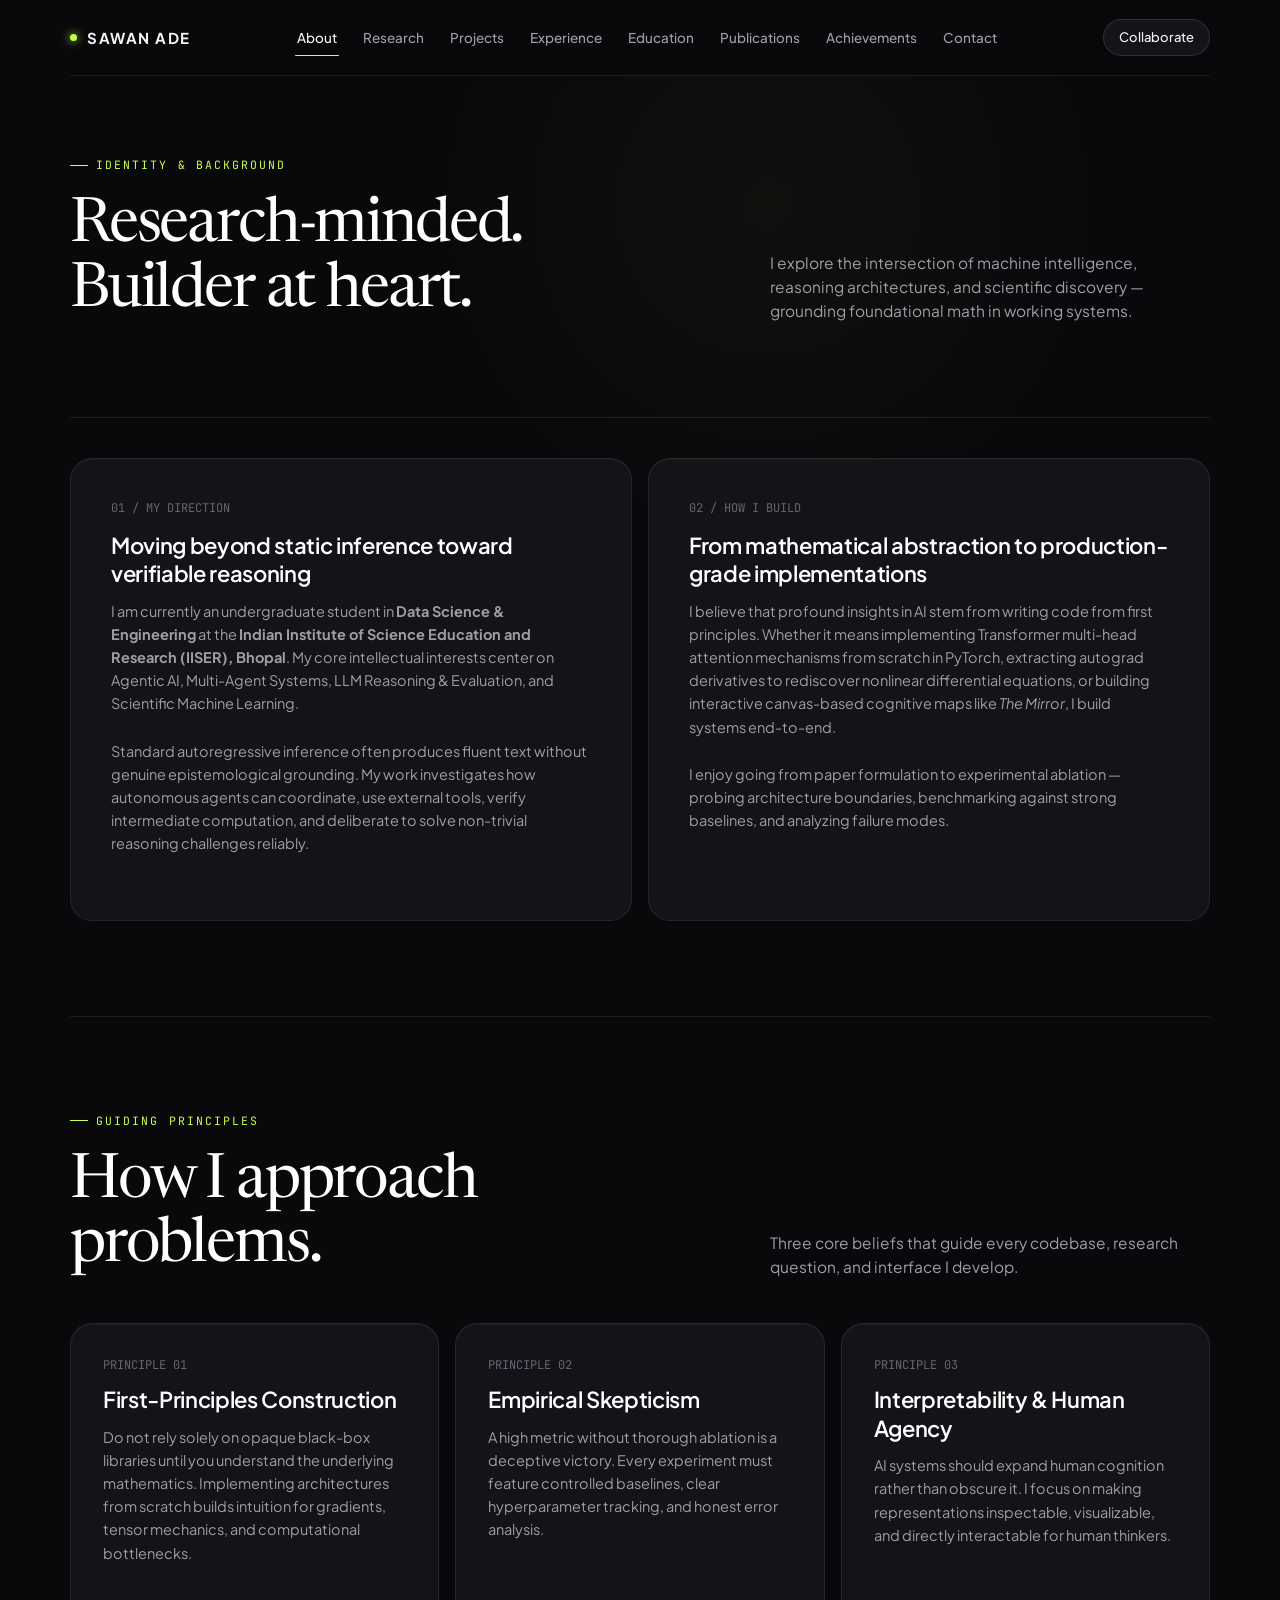
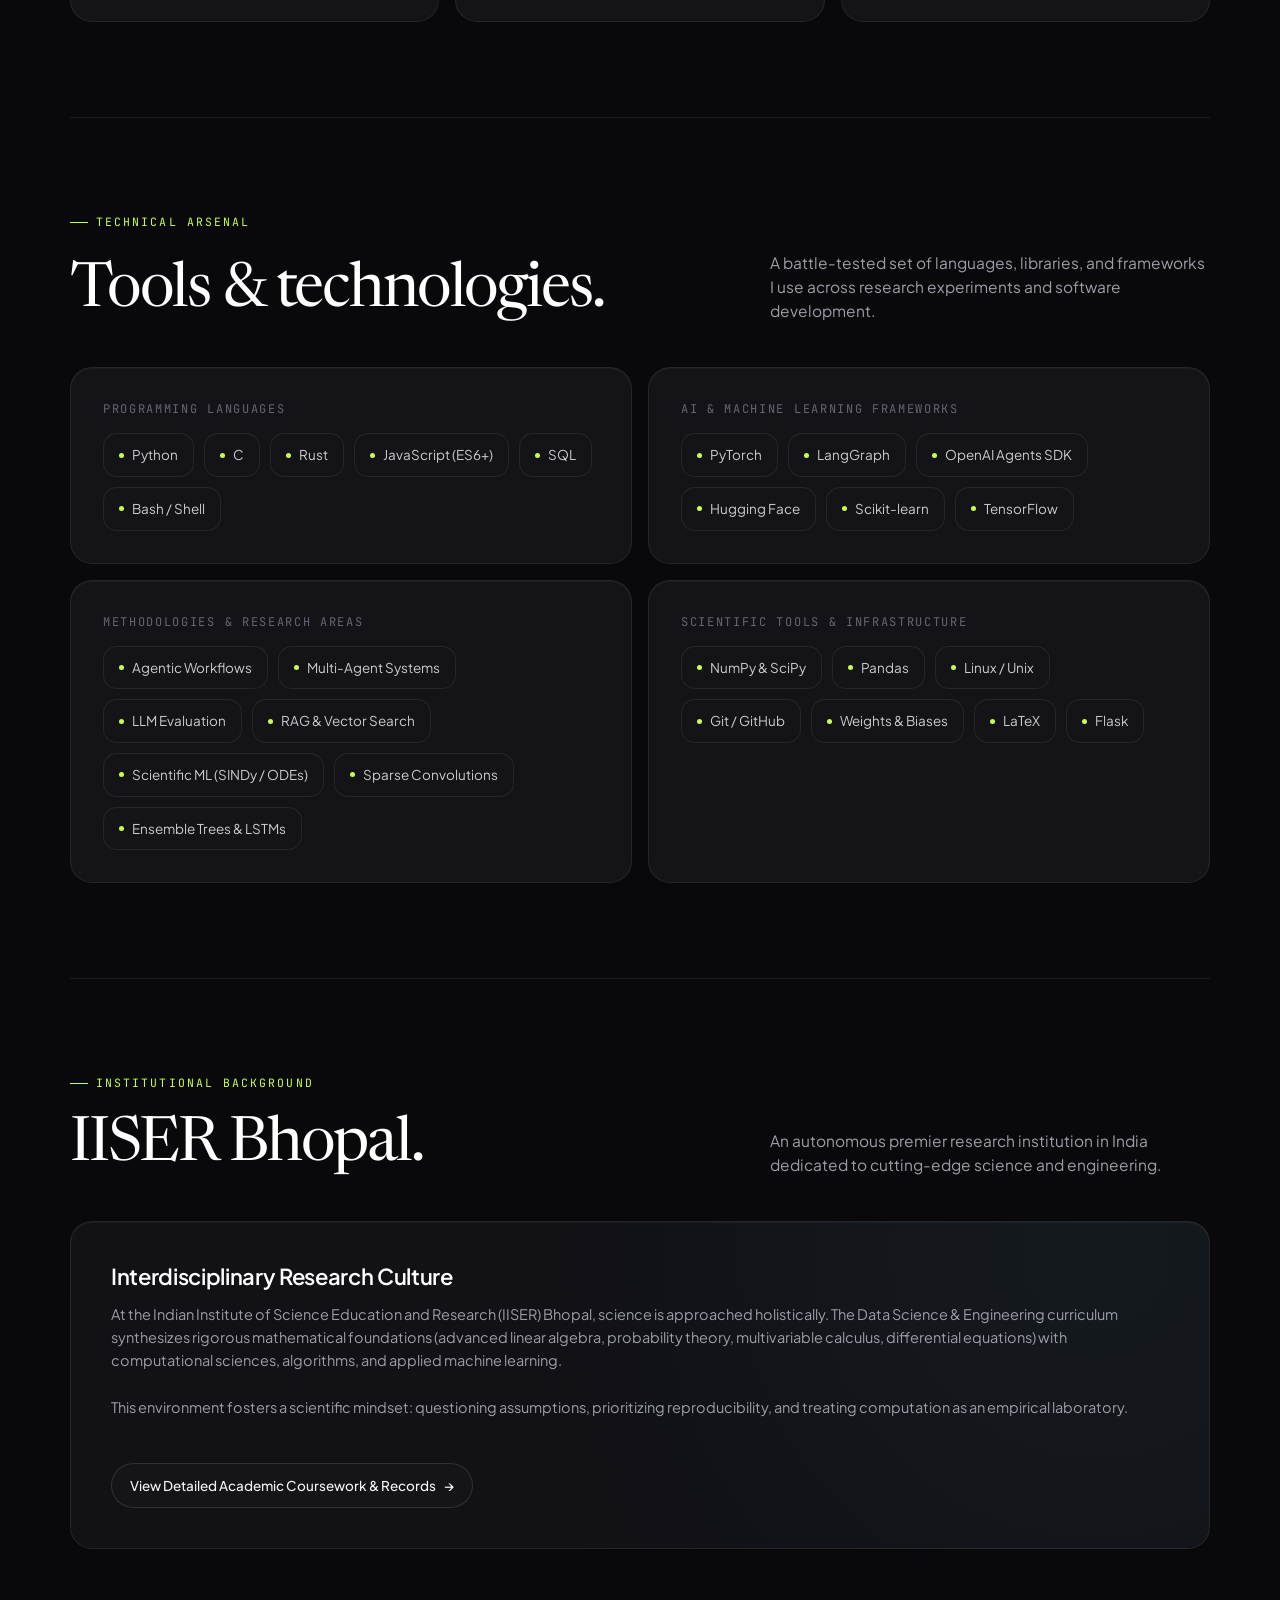
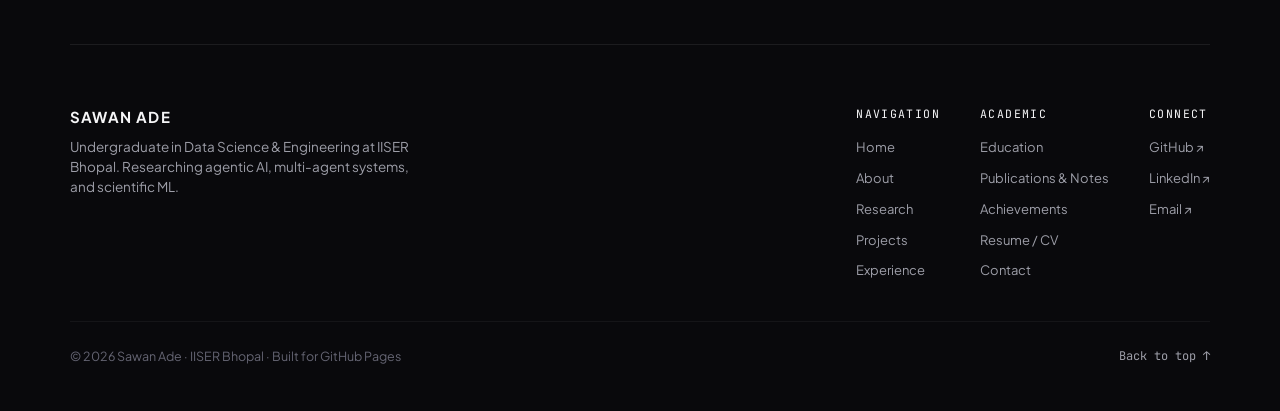
==== about.html @ 93bd27a4 "feat: complete production release of personal portfolio website" ====
<!DOCTYPE html>
<html lang="en">
<head>
  <meta charset="utf-8">
  <meta name="viewport" content="width=device-width, initial-scale=1">
  <title>About — Sawan Ade | AI/ML Researcher & Builder</title>
  <meta name="description" content="About Sawan Ade — Background, research philosophy, engineering principles, and technical stack at IISER Bhopal.">
  <link rel="icon" type="image/svg+xml" href="favicon.svg">
  
  <link rel="preconnect" href="https://fonts.googleapis.com">
  <link rel="preconnect" href="https://fonts.gstatic.com" crossorigin>
  <link href="https://fonts.googleapis.com/css2?family=Newsreader:ital,opsz,wght@0,6..72,400;0,6..72,500;0,6..72,600;1,6..72,400&family=Plus+Jakarta+Sans:wght@300;400;500;600;700&family=JetBrains+Mono:wght@400;500&display=swap" rel="stylesheet">
  <link rel="stylesheet" href="style.css">
</head>
<body>

  <div class="shell">
    <!-- Navigation -->
    <nav>
      <a class="brand" href="index.html">
        <span class="brand-dot"></span>
        SAWAN ADE
      </a>
      <div class="links">
        <a href="about.html">About</a>
        <a href="research.html">Research</a>
        <a href="projects.html">Projects</a>
        <a href="experience.html">Experience</a>
        <a href="education.html">Education</a>
        <a href="publications.html">Publications</a>
        <a href="achievements.html">Achievements</a>
        <a href="contact.html">Contact</a>
      </div>
      <div class="nav-right">
        <a class="btn nav-btn" href="contact.html">Collaborate</a>
        <button class="menu-btn" aria-label="Toggle navigation menu" id="menuToggle">☰</button>
      </div>
    </nav>

    <!-- Mobile Drawer -->
    <div class="mobile-drawer" id="mobileDrawer">
      <div class="drawer-header">
        <span class="brand"><span class="brand-dot"></span> SAWAN ADE</span>
        <button class="drawer-close" id="drawerClose" aria-label="Close menu">✕</button>
      </div>
      <div class="drawer-links">
        <a href="index.html"><span class="drawer-num">01</span> Home</a>
        <a href="about.html"><span class="drawer-num">02</span> About</a>
        <a href="research.html"><span class="drawer-num">03</span> Research</a>
        <a href="projects.html"><span class="drawer-num">04</span> Projects</a>
        <a href="experience.html"><span class="drawer-num">05</span> Experience</a>
        <a href="education.html"><span class="drawer-num">06</span> Education</a>
        <a href="publications.html"><span class="drawer-num">07</span> Publications & Notes</a>
        <a href="achievements.html"><span class="drawer-num">08</span> Achievements</a>
        <a href="contact.html"><span class="drawer-num">09</span> Contact</a>
      </div>
      <div class="drawer-footer">
        <a href="resume.html" class="btn main full-width">View Resume / CV</a>
      </div>
    </div>
    <div class="drawer-backdrop" id="drawerBackdrop"></div>

    <!-- Page Header -->
    <section class="page-head">
      <div class="label">Identity & Background</div>
      <div class="section-head">
        <div>
          <h2>Research-minded.<br><span class="italic-word">Builder</span> at heart.</h2>
        </div>
        <p>
          I explore the intersection of machine intelligence, reasoning architectures, and scientific discovery — grounding foundational math in working systems.
        </p>
      </div>
    </section>

    <!-- Narrative Section -->
    <section style="padding-top: 40px;">
      <div class="grid">
        <div class="card" style="padding: 40px;">
          <div class="card-number" style="margin-bottom:12px;">01 / MY DIRECTION</div>
          <h3>Moving beyond static inference toward verifiable reasoning</h3>
          <p>
            I am currently an undergraduate student in <strong>Data Science & Engineering</strong> at the <strong>Indian Institute of Science Education and Research (IISER), Bhopal</strong>. My core intellectual interests center on Agentic AI, Multi-Agent Systems, LLM Reasoning & Evaluation, and Scientific Machine Learning.
          </p>
          <p>
            Standard autoregressive inference often produces fluent text without genuine epistemological grounding. My work investigates how autonomous agents can coordinate, use external tools, verify intermediate computation, and deliberate to solve non-trivial reasoning challenges reliably.
          </p>
        </div>

        <div class="card" style="padding: 40px;">
          <div class="card-number" style="margin-bottom:12px;">02 / HOW I BUILD</div>
          <h3>From mathematical abstraction to production-grade implementations</h3>
          <p>
            I believe that profound insights in AI stem from writing code from first principles. Whether it means implementing Transformer multi-head attention mechanisms from scratch in PyTorch, extracting autograd derivatives to rediscover nonlinear differential equations, or building interactive canvas-based cognitive maps like <em>The Mirror</em>, I build systems end-to-end.
          </p>
          <p>
            I enjoy going from paper formulation to experimental ablation — probing architecture boundaries, benchmarking against strong baselines, and analyzing failure modes.
          </p>
        </div>
      </div>
    </section>

    <!-- Core Engineering & Research Principles -->
    <section>
      <div class="label">Guiding Principles</div>
      <div class="section-head">
        <div>
          <h2>How I approach problems.</h2>
        </div>
        <p>
          Three core beliefs that guide every codebase, research question, and interface I develop.
        </p>
      </div>

      <div class="grid-3">
        <div class="card">
          <div class="card-number">PRINCIPLE 01</div>
          <h3 style="margin-top:10px;">First-Principles Construction</h3>
          <p>
            Do not rely solely on opaque black-box libraries until you understand the underlying mathematics. Implementing architectures from scratch builds intuition for gradients, tensor mechanics, and computational bottlenecks.
          </p>
        </div>

        <div class="card">
          <div class="card-number">PRINCIPLE 02</div>
          <h3 style="margin-top:10px;">Empirical Skepticism</h3>
          <p>
            A high metric without thorough ablation is a deceptive victory. Every experiment must feature controlled baselines, clear hyperparameter tracking, and honest error analysis.
          </p>
        </div>

        <div class="card">
          <div class="card-number">PRINCIPLE 03</div>
          <h3 style="margin-top:10px;">Interpretability & Human Agency</h3>
          <p>
            AI systems should expand human cognition rather than obscure it. I focus on making representations inspectable, visualizable, and directly interactable for human thinkers.
          </p>
        </div>
      </div>
    </section>

    <!-- Technical Stack & Toolkit -->
    <section>
      <div class="label">Technical Arsenal</div>
      <div class="section-head">
        <div>
          <h2>Tools & technologies.</h2>
        </div>
        <p>
          A battle-tested set of languages, libraries, and frameworks I use across research experiments and software development.
        </p>
      </div>

      <div class="grid">
        <!-- Languages & Core -->
        <div class="card">
          <div class="skills-category-title">Programming Languages</div>
          <div class="skills">
            <span class="skill"><span class="skill-indicator"></span>Python</span>
            <span class="skill"><span class="skill-indicator"></span>C</span>
            <span class="skill"><span class="skill-indicator"></span>Rust</span>
            <span class="skill"><span class="skill-indicator"></span>JavaScript (ES6+)</span>
            <span class="skill"><span class="skill-indicator"></span>SQL</span>
            <span class="skill"><span class="skill-indicator"></span>Bash / Shell</span>
          </div>
        </div>

        <!-- AI & ML Frameworks -->
        <div class="card">
          <div class="skills-category-title">AI & Machine Learning Frameworks</div>
          <div class="skills">
            <span class="skill"><span class="skill-indicator"></span>PyTorch</span>
            <span class="skill"><span class="skill-indicator"></span>LangGraph</span>
            <span class="skill"><span class="skill-indicator"></span>OpenAI Agents SDK</span>
            <span class="skill"><span class="skill-indicator"></span>Hugging Face</span>
            <span class="skill"><span class="skill-indicator"></span>Scikit-learn</span>
            <span class="skill"><span class="skill-indicator"></span>TensorFlow</span>
          </div>
        </div>

        <!-- Methodologies & Domains -->
        <div class="card">
          <div class="skills-category-title">Methodologies & Research Areas</div>
          <div class="skills">
            <span class="skill"><span class="skill-indicator"></span>Agentic Workflows</span>
            <span class="skill"><span class="skill-indicator"></span>Multi-Agent Systems</span>
            <span class="skill"><span class="skill-indicator"></span>LLM Evaluation</span>
            <span class="skill"><span class="skill-indicator"></span>RAG & Vector Search</span>
            <span class="skill"><span class="skill-indicator"></span>Scientific ML (SINDy / ODEs)</span>
            <span class="skill"><span class="skill-indicator"></span>Sparse Convolutions</span>
            <span class="skill"><span class="skill-indicator"></span>Ensemble Trees & LSTMs</span>
          </div>
        </div>

        <!-- Tools & Environment -->
        <div class="card">
          <div class="skills-category-title">Scientific Tools & Infrastructure</div>
          <div class="skills">
            <span class="skill"><span class="skill-indicator"></span>NumPy & SciPy</span>
            <span class="skill"><span class="skill-indicator"></span>Pandas</span>
            <span class="skill"><span class="skill-indicator"></span>Linux / Unix</span>
            <span class="skill"><span class="skill-indicator"></span>Git / GitHub</span>
            <span class="skill"><span class="skill-indicator"></span>Weights & Biases</span>
            <span class="skill"><span class="skill-indicator"></span>LaTeX</span>
            <span class="skill"><span class="skill-indicator"></span>Flask</span>
          </div>
        </div>
      </div>
    </section>

    <!-- Academic Context: IISER Bhopal -->
    <section>
      <div class="label">Institutional Background</div>
      <div class="section-head">
        <div>
          <h2>IISER Bhopal.</h2>
        </div>
        <p>
          An autonomous premier research institution in India dedicated to cutting-edge science and engineering.
        </p>
      </div>

      <div class="card" style="padding: 40px; background: radial-gradient(circle at 90% 10%, #151a1e 0%, #111116 50%);">
        <h3>Interdisciplinary Research Culture</h3>
        <p>
          At the Indian Institute of Science Education and Research (IISER) Bhopal, science is approached holistically. The Data Science & Engineering curriculum synthesizes rigorous mathematical foundations (advanced linear algebra, probability theory, multivariable calculus, differential equations) with computational sciences, algorithms, and applied machine learning.
        </p>
        <p>
          This environment fosters a scientific mindset: questioning assumptions, prioritizing reproducibility, and treating computation as an empirical laboratory.
        </p>
        <div style="margin-top: 20px;">
          <a class="btn" href="education.html">View Detailed Academic Coursework & Records <span class="btn-arrow">→</span></a>
        </div>
      </div>
    </section>

    <!-- Footer -->
    <footer>
      <div class="footer-top">
        <div class="footer-brand">
          <h4>SAWAN ADE</h4>
          <p>
            Undergraduate in Data Science & Engineering at IISER Bhopal. Researching agentic AI, multi-agent systems, and scientific ML.
          </p>
        </div>

        <div class="footer-nav">
          <div class="footer-nav-col">
            <span class="footer-col-title">Navigation</span>
            <a href="index.html">Home</a>
            <a href="about.html">About</a>
            <a href="research.html">Research</a>
            <a href="projects.html">Projects</a>
            <a href="experience.html">Experience</a>
          </div>
          <div class="footer-nav-col">
            <span class="footer-col-title">Academic</span>
            <a href="education.html">Education</a>
            <a href="publications.html">Publications & Notes</a>
            <a href="achievements.html">Achievements</a>
            <a href="resume.html">Resume / CV</a>
            <a href="contact.html">Contact</a>
          </div>
          <div class="footer-nav-col">
            <span class="footer-col-title">Connect</span>
            <a href="https://github.com/sawan-ade" target="_blank" rel="noopener">GitHub ↗</a>
            <a href="https://www.linkedin.com/in/SawanAde/" target="_blank" rel="noopener">LinkedIn ↗</a>
            <a href="mailto:adeysawan@gmail.com">Email ↗</a>
          </div>
        </div>
      </div>

      <div class="footer-bottom">
        <span>© 2026 Sawan Ade · IISER Bhopal · Built for GitHub Pages</span>
        <a href="#" class="back-to-top">Back to top ↑</a>
      </div>
    </footer>
  </div>

  <script src="main.js"></script>
</body>
</html>
---- style.css ----
/* ==========================================================================
   SAWAN ADE — PORTFOLIO DESIGN SYSTEM
   Editorial, Dark Minimal, AI/ML Researcher Aesthetic
   ========================================================================== */

:root {
  --bg: #09090c;
  --bg-subtle: #101015;
  --card: #131318;
  --card-hover: #181820;
  --card-inner: #1a1a23;
  --line: rgba(255, 255, 255, 0.08);
  --line-strong: rgba(255, 255, 255, 0.16);
  --line-accent: rgba(199, 255, 74, 0.28);
  
  --text: #f5f5f7;
  --muted: #9d9ea8;
  --dim: #656573;
  
  --accent: #c7ff4a;
  --accent-hover: #d8ff6b;
  --accent-muted: rgba(199, 255, 74, 0.12);
  --accent-subtle: rgba(199, 255, 74, 0.05);
  --accent-glow: rgba(199, 255, 74, 0.25);
  
  --serif: 'Newsreader', Georgia, 'Times New Roman', serif;
  --sans: 'Plus Jakarta Sans', -apple-system, BlinkMacSystemFont, 'Segoe UI', Roboto, Helvetica, Arial, sans-serif;
  --mono: 'JetBrains Mono', 'SF Mono', Consolas, Monaco, monospace;

  --radius-lg: 22px;
  --radius-md: 14px;
  --radius-sm: 8px;
  --radius-full: 9999px;
  
  --transition-fast: 0.18s cubic-bezier(0.16, 1, 0.3, 1);
  --transition-smooth: 0.28s cubic-bezier(0.16, 1, 0.3, 1);
}

/* Base Reset & Typography */
*, *::before, *::after {
  box-sizing: border-box;
  margin: 0;
  padding: 0;
}

/* Custom Scrollbar */
::-webkit-scrollbar {
  width: 8px;
  height: 8px;
}
::-webkit-scrollbar-track {
  background: var(--bg);
}
::-webkit-scrollbar-thumb {
  background: #202028;
  border-radius: 4px;
}
::-webkit-scrollbar-thumb:hover {
  background: #333340;
}

html {
  scroll-behavior: smooth;
  background-color: var(--bg);
  color: var(--text);
  font-family: var(--sans);
  font-size: 16px;
  line-height: 1.6;
  -webkit-font-smoothing: antialiased;
  -moz-osx-font-smoothing: grayscale;
}

body {
  min-height: 100vh;
  background: var(--bg);
  color: var(--text);
  overflow-x: hidden;
  position: relative;
}

/* Subtle background noise and ambient glow */
body::before {
  content: "";
  position: fixed;
  top: -20%;
  left: 30%;
  width: 60vw;
  height: 60vw;
  background: radial-gradient(circle, rgba(199, 255, 74, 0.035) 0%, rgba(9, 9, 12, 0) 70%);
  pointer-events: none;
  z-index: 0;
}

a {
  color: inherit;
  text-decoration: none;
  transition: color var(--transition-fast), border-color var(--transition-fast), opacity var(--transition-fast);
}

.meta-link {
  display: inline-flex;
  align-items: center;
  gap: 6px;
  font-family: var(--mono);
  font-size: 13px;
  color: var(--muted);
  transition: color var(--transition-fast), transform var(--transition-fast);
}

.meta-link:hover {
  color: var(--accent);
  transform: translateX(-3px);
}

img, svg {
  display: block;
  max-width: 100%;
}

button {
  font-family: inherit;
  border: none;
  background: none;
  color: inherit;
  cursor: pointer;
}

/* Container Shell */
.shell {
  width: min(1140px, calc(100% - 44px));
  margin: 0 auto;
  position: relative;
  z-index: 1;
}

/* ==========================================================================
   NAVIGATION
   ========================================================================== */
nav {
  height: 76px;
  display: flex;
  align-items: center;
  justify-content: space-between;
  border-bottom: 1px solid var(--line);
  position: sticky;
  top: 0;
  background: rgba(9, 9, 12, 0.82);
  backdrop-filter: blur(14px);
  -webkit-backdrop-filter: blur(14px);
  z-index: 100;
  transition: border-color var(--transition-fast);
}

.brand {
  font-weight: 700;
  font-size: 15px;
  letter-spacing: 0.1em;
  color: var(--text);
  display: flex;
  align-items: center;
  gap: 10px;
}

.brand-dot {
  width: 7px;
  height: 7px;
  border-radius: 50%;
  background: var(--accent);
  box-shadow: 0 0 10px var(--accent);
}

.links {
  display: flex;
  align-items: center;
  gap: 22px;
  font-size: 13.5px;
  color: var(--muted);
  font-weight: 500;
}

.links a {
  padding: 6px 2px;
  position: relative;
  transition: color var(--transition-fast);
}

.links a:hover {
  color: #ffffff;
}

.links a.active {
  color: var(--text);
}

.links a.active::after {
  content: "";
  position: absolute;
  bottom: -2px;
  left: 0;
  width: 100%;
  height: 1.5px;
  background: var(--accent);
  border-radius: 1px;
}

.nav-right {
  display: flex;
  align-items: center;
  gap: 12px;
}

.nav-btn {
  font-size: 13px !important;
  padding: 7px 15px !important;
}

.menu-btn {
  display: none;
  font-size: 20px;
  color: var(--text);
  padding: 6px 10px;
  border-radius: var(--radius-sm);
  border: 1px solid var(--line);
  background: var(--card);
}

/* Mobile Drawer */
.mobile-drawer {
  position: fixed;
  top: 0;
  right: -100%;
  width: min(340px, 85vw);
  height: 100vh;
  background: #0d0d12;
  border-left: 1px solid var(--line);
  z-index: 200;
  padding: 24px;
  display: flex;
  flex-direction: column;
  transition: right var(--transition-smooth);
  box-shadow: -10px 0 30px rgba(0,0,0,0.7);
}

.mobile-drawer.open {
  right: 0;
}

.drawer-backdrop {
  position: fixed;
  inset: 0;
  background: rgba(0, 0, 0, 0.6);
  backdrop-filter: blur(4px);
  z-index: 199;
  opacity: 0;
  pointer-events: none;
  transition: opacity var(--transition-smooth);
}

.drawer-backdrop.open {
  opacity: 1;
  pointer-events: auto;
}

.drawer-header {
  display: flex;
  align-items: center;
  justify-content: space-between;
  padding-bottom: 20px;
  border-bottom: 1px solid var(--line);
  margin-bottom: 24px;
}

.drawer-close {
  font-size: 18px;
  color: var(--muted);
  padding: 6px;
}

.drawer-links {
  display: flex;
  flex-direction: column;
  gap: 6px;
  flex: 1;
  overflow-y: auto;
}

.drawer-links a {
  display: flex;
  align-items: center;
  gap: 12px;
  padding: 12px 14px;
  border-radius: var(--radius-sm);
  color: var(--muted);
  font-size: 15px;
  font-weight: 500;
  transition: background var(--transition-fast), color var(--transition-fast);
}

.drawer-links a:hover, .drawer-links a.active {
  background: var(--card);
  color: var(--text);
}

.drawer-num {
  font-family: var(--mono);
  font-size: 11px;
  color: var(--accent);
  opacity: 0.8;
}

.drawer-footer {
  padding-top: 20px;
  border-top: 1px solid var(--line);
}

/* ==========================================================================
   HERO & GENERAL SECTIONS
   ========================================================================== */
.hero {
  min-height: calc(90vh - 76px);
  display: flex;
  align-items: center;
  padding: 70px 0 90px;
  position: relative;
}

.hero-canvas {
  position: absolute;
  top: 0;
  right: -5%;
  width: 55%;
  height: 100%;
  pointer-events: none;
  opacity: 0.45;
  z-index: 0;
}

.hero-content {
  position: relative;
  z-index: 2;
  max-width: 860px;
}

/* Badges & Kickers */
.kicker-row {
  display: flex;
  align-items: center;
  gap: 12px;
  flex-wrap: wrap;
  margin-bottom: 26px;
}

.status-badge {
  display: inline-flex;
  align-items: center;
  gap: 8px;
  padding: 5px 12px;
  border-radius: var(--radius-full);
  background: var(--accent-subtle);
  border: 1px solid var(--line-accent);
  color: var(--accent);
  font-size: 12px;
  font-weight: 500;
  letter-spacing: 0.02em;
}

.pulse-dot {
  width: 6.5px;
  height: 6.5px;
  border-radius: 50%;
  background: var(--accent);
  box-shadow: 0 0 8px var(--accent);
  animation: pulse 2s infinite ease-in-out;
}

@keyframes pulse {
  0% { transform: scale(0.95); opacity: 0.7; }
  50% { transform: scale(1.2); opacity: 1; box-shadow: 0 0 12px var(--accent); }
  100% { transform: scale(0.95); opacity: 0.7; }
}

.kicker {
  font-size: 12.5px;
  letter-spacing: 0.16em;
  text-transform: uppercase;
  color: var(--muted);
  font-family: var(--mono);
}

/* Headings */
h1 {
  font-family: var(--serif);
  font-weight: 400;
  font-size: clamp(52px, 8.5vw, 114px);
  line-height: 0.94;
  letter-spacing: -0.04em;
  margin: 0 0 28px;
  color: #ffffff;
}

h1 .italic-word {
  font-style: italic;
  font-weight: 400;
  color: #e4e4e7;
}

.hero p {
  max-width: 680px;
  color: #a7a7b3;
  font-size: clamp(17px, 2.2vw, 20.5px);
  line-height: 1.55;
  font-weight: 300;
}

.hero p strong {
  color: var(--text);
  font-weight: 500;
}

/* Buttons */
.buttons {
  display: flex;
  gap: 12px;
  flex-wrap: wrap;
  align-items: center;
  margin-top: 36px;
}

.btn {
  display: inline-flex;
  align-items: center;
  justify-content: center;
  gap: 8px;
  border: 1px solid rgba(255, 255, 255, 0.12);
  padding: 10px 18px;
  border-radius: var(--radius-full);
  background: #141419;
  font-size: 13.5px;
  font-weight: 500;
  color: var(--text);
  transition: all var(--transition-fast);
  cursor: pointer;
  white-space: nowrap;
}

.btn:hover {
  background: #1b1b22;
  border-color: rgba(255, 255, 255, 0.28);
  transform: translateY(-1.5px);
  color: #ffffff;
}

.btn.main {
  background: var(--accent);
  border-color: var(--accent);
  color: #0b0c08;
  font-weight: 600;
}

.btn.main:hover {
  background: var(--accent-hover);
  border-color: var(--accent-hover);
  box-shadow: 0 0 20px rgba(199, 255, 74, 0.35);
  transform: translateY(-1.5px);
}

.btn.subtle {
  background: transparent;
  border-color: transparent;
  color: var(--muted);
}

.btn.subtle:hover {
  color: var(--text);
  background: rgba(255, 255, 255, 0.05);
}

.btn-arrow {
  font-size: 14px;
  transition: transform var(--transition-fast);
}

.btn:hover .btn-arrow {
  transform: translate(2px, -2px);
}

.full-width {
  width: 100%;
}

/* ==========================================================================
   SECTIONS & SECTION HEADINGS
   ========================================================================== */
section {
  padding: 95px 0;
  border-top: 1px solid var(--line);
  position: relative;
}

.page-head {
  padding-top: 80px;
  padding-bottom: 50px;
  border-top: none;
}

.label {
  font-size: 11.5px;
  letter-spacing: 0.18em;
  text-transform: uppercase;
  color: var(--accent);
  margin-bottom: 20px;
  font-family: var(--mono);
  display: flex;
  align-items: center;
  gap: 8px;
}

.label::before {
  content: "";
  display: inline-block;
  width: 18px;
  height: 1px;
  background: var(--accent);
}

.section-head {
  display: flex;
  justify-content: space-between;
  align-items: flex-end;
  gap: 36px;
  margin-bottom: 44px;
}

.section-head h2 {
  font-family: var(--serif);
  font-size: clamp(38px, 6vw, 62px);
  font-weight: 400;
  line-height: 1.04;
  margin: 0;
  letter-spacing: -0.035em;
  color: #ffffff;
}

.section-head p {
  max-width: 440px;
  color: var(--muted);
  font-size: 15.5px;
  line-height: 1.55;
  margin: 0;
}

/* ==========================================================================
   CARDS & GRIDS
   ========================================================================== */
.grid {
  display: grid;
  grid-template-columns: repeat(2, 1fr);
  gap: 16px;
}

.grid-3 {
  display: grid;
  grid-template-columns: repeat(3, 1fr);
  gap: 16px;
}

.grid-1 {
  display: grid;
  grid-template-columns: 1fr;
  gap: 16px;
}

.card {
  background: var(--card);
  border: 1px solid var(--line);
  border-radius: var(--radius-lg);
  padding: 32px;
  transition: transform var(--transition-smooth), border-color var(--transition-smooth), box-shadow var(--transition-smooth), background var(--transition-smooth);
  display: flex;
  flex-direction: column;
  position: relative;
  overflow: hidden;
  box-shadow: inset 0 1px 0 rgba(255, 255, 255, 0.04);
}

.card:hover {
  transform: translateY(-4px);
  border-color: rgba(255, 255, 255, 0.2);
  background: var(--card-hover);
  box-shadow: 0 16px 36px rgba(0, 0, 0, 0.45), inset 0 1px 0 rgba(255, 255, 255, 0.08);
}

.card-top {
  display: flex;
  justify-content: space-between;
  align-items: flex-start;
  margin-bottom: 20px;
}

.card-number {
  font-family: var(--mono);
  font-size: 12px;
  color: var(--dim);
}

.card-arrow {
  color: var(--accent);
  font-size: 18px;
  transition: transform var(--transition-fast);
}

.card:hover .card-arrow {
  transform: translate(3px, -3px);
}

.card h3 {
  font-size: 22px;
  font-weight: 600;
  margin: 0 0 12px;
  color: #ffffff;
  letter-spacing: -0.015em;
  line-height: 1.3;
}

.card h3 a:hover {
  color: var(--accent);
}

.card p {
  color: var(--muted);
  font-size: 14.5px;
  line-height: 1.6;
  margin: 0 0 24px;
  flex: 1;
}

.card-footer {
  margin-top: auto;
  display: flex;
  justify-content: space-between;
  align-items: center;
  flex-wrap: wrap;
  gap: 12px;
  padding-top: 16px;
  border-top: 1px solid rgba(255, 255, 255, 0.05);
}

/* Feature Card (The Mirror / Major Hero items) */
.card.feature {
  grid-column: span 2;
  background: radial-gradient(circle at 85% 15%, #1c2612 0%, #131318 45%, #0f0f14 100%);
  border-color: rgba(199, 255, 74, 0.22);
  min-height: 380px;
  padding: 42px;
  display: flex;
  flex-direction: column;
  justify-content: space-between;
}

.card.feature:hover {
  border-color: rgba(199, 255, 74, 0.45);
  box-shadow: 0 18px 45px rgba(199, 255, 74, 0.08);
}

.feature-tag-row {
  display: flex;
  align-items: center;
  justify-content: space-between;
  margin-bottom: 28px;
}

.feature-content h3 {
  font-family: var(--serif);
  font-size: clamp(34px, 4.5vw, 54px);
  font-weight: 400;
  line-height: 1.05;
  letter-spacing: -0.03em;
  margin-bottom: 14px;
}

.feature-content p {
  font-size: 16.5px;
  color: #b5b5c2;
  max-width: 780px;
  margin-bottom: 26px;
}

.feature-meta-grid {
  display: grid;
  grid-template-columns: repeat(auto-fit, minmax(180px, 1fr));
  gap: 16px;
  margin: 24px 0;
  padding: 20px;
  background: rgba(0, 0, 0, 0.25);
  border-radius: var(--radius-md);
  border: 1px solid rgba(255, 255, 255, 0.05);
}

.feature-stat-label {
  font-size: 11px;
  letter-spacing: 0.12em;
  text-transform: uppercase;
  color: var(--dim);
  font-family: var(--mono);
  margin-bottom: 4px;
}

.feature-stat-val {
  font-size: 14px;
  font-weight: 600;
  color: var(--text);
}

/* Tags & Meta */
.meta {
  display: flex;
  gap: 7px;
  flex-wrap: wrap;
  align-items: center;
}

.tag {
  font-size: 11.5px;
  font-family: var(--mono);
  color: #b3b3bf;
  border: 1px solid var(--line);
  background: rgba(255, 255, 255, 0.03);
  border-radius: var(--radius-full);
  padding: 4px 10px;
  white-space: nowrap;
}

.tag.accent {
  color: var(--accent);
  border-color: var(--line-accent);
  background: var(--accent-subtle);
}

.tag.highlight {
  color: #ffffff;
  border-color: rgba(255, 255, 255, 0.22);
  background: rgba(255, 255, 255, 0.08);
}

/* ==========================================================================
   TIMELINE & EXPERIENCE
   ========================================================================== */
.timeline {
  display: flex;
  flex-direction: column;
}

.role {
  display: grid;
  grid-template-columns: 210px 1fr;
  padding: 34px 0;
  border-top: 1px solid var(--line);
  transition: background var(--transition-fast);
}

.role:first-child {
  border-top: none;
}

.role-period {
  color: var(--dim);
  font-size: 13.5px;
  font-family: var(--mono);
  padding-right: 20px;
}

.role-period .present-badge {
  display: inline-block;
  padding: 2px 7px;
  font-size: 10px;
  border-radius: var(--radius-full);
  background: var(--accent-subtle);
  color: var(--accent);
  border: 1px solid var(--line-accent);
  margin-top: 6px;
}

.role-content h3 {
  font-size: 20px;
  font-weight: 600;
  color: #ffffff;
  margin: 0 0 6px;
  letter-spacing: -0.01em;
}

.role-org {
  font-size: 14.5px;
  color: var(--accent);
  margin-bottom: 12px;
  font-weight: 500;
}

.role-content p {
  color: var(--muted);
  font-size: 14.5px;
  line-height: 1.6;
  margin-bottom: 14px;
  max-width: 720px;
}

.role-tags {
  display: flex;
  gap: 6px;
  flex-wrap: wrap;
}

/* ==========================================================================
   SKILLS & PILL GRIDS
   ========================================================================== */
.skills-block {
  margin-bottom: 30px;
}

.skills-category-title {
  font-size: 12px;
  font-family: var(--mono);
  color: var(--dim);
  text-transform: uppercase;
  letter-spacing: 0.14em;
  margin-bottom: 14px;
}

.skills {
  display: flex;
  flex-wrap: wrap;
  gap: 10px;
}

.skill {
  padding: 10px 15px;
  border: 1px solid var(--line);
  border-radius: var(--radius-md);
  color: #cccccc;
  background: var(--card);
  font-size: 13.5px;
  transition: all var(--transition-fast);
  display: inline-flex;
  align-items: center;
  gap: 8px;
}

.skill:hover {
  border-color: rgba(255, 255, 255, 0.25);
  background: var(--card-hover);
  color: #ffffff;
  transform: translateY(-2px);
}

.skill-indicator {
  width: 5px;
  height: 5px;
  border-radius: 50%;
  background: var(--accent);
}

/* ==========================================================================
   RESEARCH INQUIRY CARDS (QUESTIONS I'M CHASING)
   ========================================================================== */
.inquiry-card {
  background: var(--card);
  border: 1px solid var(--line);
  border-radius: var(--radius-lg);
  padding: 34px;
  position: relative;
  transition: all var(--transition-smooth);
}

.inquiry-card:hover {
  border-color: rgba(199, 255, 74, 0.3);
  transform: translateY(-3px);
  box-shadow: 0 14px 34px rgba(0, 0, 0, 0.4);
}

.inquiry-id {
  font-family: var(--mono);
  font-size: 11.5px;
  color: var(--accent);
  letter-spacing: 0.1em;
  margin-bottom: 16px;
  display: flex;
  align-items: center;
  gap: 8px;
}

.inquiry-card h3 {
  font-family: var(--serif);
  font-size: 25px;
  font-weight: 400;
  line-height: 1.25;
  color: #ffffff;
  margin-bottom: 14px;
}

.inquiry-card p {
  color: var(--muted);
  font-size: 14.5px;
  line-height: 1.6;
}

/* ==========================================================================
   DEEP DIVE / CASE STUDY SPECIFIC (01 - 07 SECTIONS)
   ========================================================================== */
.deep-dive-hero {
  padding-top: 90px;
  padding-bottom: 60px;
  border-top: none;
}

.deep-dive-title {
  font-family: var(--serif);
  font-size: clamp(48px, 8vw, 92px);
  font-weight: 400;
  line-height: 0.96;
  letter-spacing: -0.04em;
  margin: 16px 0 24px;
  color: #ffffff;
}

.deep-dive-lead {
  font-size: 20px;
  color: #b2b2be;
  max-width: 820px;
  line-height: 1.55;
  margin-bottom: 34px;
  font-weight: 300;
}

.study-nav {
  position: sticky;
  top: 76px;
  background: rgba(9, 9, 12, 0.92);
  backdrop-filter: blur(12px);
  border-bottom: 1px solid var(--line);
  z-index: 90;
  padding: 12px 0;
  margin-bottom: 40px;
}

.study-nav-list {
  display: flex;
  gap: 20px;
  overflow-x: auto;
  white-space: nowrap;
  font-size: 13px;
  color: var(--muted);
  font-family: var(--mono);
}

.study-nav-list a:hover {
  color: var(--accent);
}

.study-section {
  padding: 55px 0;
  border-top: 1px solid var(--line);
}

.study-sec-num {
  font-family: var(--mono);
  font-size: 12px;
  color: var(--accent);
  letter-spacing: 0.16em;
  margin-bottom: 10px;
}

.study-section h3 {
  font-family: var(--serif);
  font-size: clamp(30px, 4vw, 44px);
  font-weight: 400;
  margin-bottom: 22px;
  letter-spacing: -0.02em;
}

.study-section p {
  color: #a4a4b0;
  font-size: 16px;
  line-height: 1.7;
  margin-bottom: 20px;
  max-width: 860px;
}

.diagram-box {
  background: var(--card);
  border: 1px solid var(--line);
  border-radius: var(--radius-lg);
  padding: 34px;
  margin: 28px 0;
}

.spec-table {
  width: 100%;
  border-collapse: collapse;
  margin: 20px 0;
  font-size: 14px;
}

.spec-table th, .spec-table td {
  padding: 14px 18px;
  text-align: left;
  border-bottom: 1px solid var(--line);
}

.spec-table th {
  color: var(--dim);
  font-family: var(--mono);
  font-size: 11.5px;
  text-transform: uppercase;
  letter-spacing: 0.1em;
}

.spec-table td {
  color: var(--text);
}

/* ==========================================================================
   CALL TO ACTION & CONTACT
   ========================================================================== */
.cta-box {
  border: 1px solid var(--line);
  border-radius: 28px;
  padding: clamp(36px, 6vw, 64px);
  background: radial-gradient(circle at 80% 20%, #171d13 0%, #111116 40%, #0d0d11 100%);
  position: relative;
  overflow: hidden;
  margin: 40px 0;
}

.cta-box::after {
  content: "";
  position: absolute;
  top: 0;
  right: 0;
  width: 300px;
  height: 300px;
  background: radial-gradient(circle, rgba(199, 255, 74, 0.08) 0%, transparent 70%);
  pointer-events: none;
}

.cta-box h2 {
  font-family: var(--serif);
  font-size: clamp(38px, 6vw, 68px);
  font-weight: 400;
  line-height: 1.02;
  margin: 0 0 18px;
  letter-spacing: -0.035em;
  color: #ffffff;
}

.cta-box p {
  color: #b0b0bd;
  font-size: 17px;
  max-width: 600px;
  line-height: 1.6;
  margin-bottom: 34px;
}

/* Contact Form / Info Grid */
.contact-grid {
  display: grid;
  grid-template-columns: 1.1fr 1fr;
  gap: 36px;
  margin-top: 40px;
}

.contact-card {
  background: var(--card);
  border: 1px solid var(--line);
  border-radius: var(--radius-lg);
  padding: 36px;
}

.contact-item {
  display: flex;
  align-items: flex-start;
  gap: 16px;
  padding: 20px 0;
  border-bottom: 1px solid var(--line);
}

.contact-item:last-child {
  border-bottom: none;
}

.contact-icon {
  width: 38px;
  height: 38px;
  border-radius: 10px;
  background: var(--accent-subtle);
  border: 1px solid var(--line-accent);
  display: flex;
  align-items: center;
  justify-content: center;
  color: var(--accent);
  flex-shrink: 0;
}

.contact-detail-title {
  font-size: 11.5px;
  color: var(--dim);
  font-family: var(--mono);
  text-transform: uppercase;
  letter-spacing: 0.1em;
  margin-bottom: 4px;
}

.contact-detail-val {
  font-size: 15px;
  color: var(--text);
  font-weight: 500;
}

.form-group {
  margin-bottom: 18px;
}

.form-label {
  display: block;
  font-size: 12px;
  font-family: var(--mono);
  color: var(--muted);
  margin-bottom: 8px;
}

.form-input, .form-textarea {
  width: 100%;
  background: #18181f;
  border: 1px solid var(--line);
  border-radius: var(--radius-sm);
  padding: 12px 14px;
  color: var(--text);
  font-family: inherit;
  font-size: 14px;
  transition: border-color var(--transition-fast);
}

.form-input:focus, .form-textarea:focus {
  outline: none;
  border-color: var(--accent);
  box-shadow: 0 0 0 1px var(--accent);
}

.form-textarea {
  resize: vertical;
  min-height: 120px;
}

/* ==========================================================================
   FILTER TABS (Projects page)
   ========================================================================== */
.filter-tabs {
  display: flex;
  gap: 8px;
  flex-wrap: wrap;
  margin-bottom: 36px;
}

.filter-tab {
  padding: 8px 16px;
  border-radius: var(--radius-full);
  border: 1px solid var(--line);
  background: var(--card);
  color: var(--muted);
  font-size: 13px;
  font-weight: 500;
  transition: all var(--transition-fast);
  cursor: pointer;
}

.filter-tab:hover {
  color: var(--text);
  border-color: rgba(255, 255, 255, 0.2);
}

.filter-tab.active {
  background: var(--accent);
  border-color: var(--accent);
  color: #0c0d08;
  font-weight: 600;
}

/* ==========================================================================
   BIBTEX & CITATION SNIPPETS
   ========================================================================== */
.bibtex-snippet {
  background: #0d0d11;
  border: 1px solid var(--line);
  border-radius: var(--radius-md);
  padding: 20px;
  font-family: var(--mono);
  font-size: 12.5px;
  line-height: 1.6;
  color: #c9c9d4;
  overflow-x: auto;
  position: relative;
  margin-top: 16px;
}

.copy-btn {
  position: absolute;
  top: 14px;
  right: 14px;
  padding: 5px 10px;
  font-size: 11px;
  background: var(--card);
  border: 1px solid var(--line);
  border-radius: var(--radius-sm);
  color: var(--muted);
  transition: all var(--transition-fast);
}

.copy-btn:hover {
  color: var(--accent);
  border-color: var(--line-accent);
}

/* ==========================================================================
   TOAST NOTIFICATION
   ========================================================================== */
.toast-msg {
  position: fixed;
  bottom: 28px;
  right: 28px;
  background: #1c2612;
  border: 1px solid var(--accent);
  color: #ffffff;
  padding: 12px 20px;
  border-radius: var(--radius-full);
  font-size: 13.5px;
  font-weight: 500;
  box-shadow: 0 10px 30px rgba(0, 0, 0, 0.6);
  z-index: 1000;
  display: flex;
  align-items: center;
  gap: 10px;
  transform: translateY(80px);
  opacity: 0;
  transition: all var(--transition-smooth);
  pointer-events: none;
}

.toast-msg.show {
  transform: translateY(0);
  opacity: 1;
}

/* ==========================================================================
   FOOTER
   ========================================================================== */
footer {
  padding: 60px 0 45px;
  border-top: 1px solid var(--line);
  color: var(--dim);
  font-size: 13.5px;
}

.footer-top {
  display: flex;
  justify-content: space-between;
  align-items: flex-start;
  gap: 30px;
  flex-wrap: wrap;
  margin-bottom: 40px;
}

.footer-brand {
  max-width: 360px;
}

.footer-brand h4 {
  color: var(--text);
  font-size: 15px;
  margin-bottom: 8px;
  letter-spacing: 0.08em;
}

.footer-brand p {
  color: var(--muted);
  font-size: 13.5px;
  line-height: 1.5;
}

.footer-nav {
  display: flex;
  gap: 40px;
  flex-wrap: wrap;
}

.footer-nav-col {
  display: flex;
  flex-direction: column;
  gap: 10px;
}

.footer-col-title {
  font-size: 11.5px;
  font-family: var(--mono);
  color: var(--text);
  text-transform: uppercase;
  letter-spacing: 0.12em;
  margin-bottom: 4px;
}

.footer-nav-col a {
  color: var(--muted);
  font-size: 13px;
}

.footer-nav-col a:hover {
  color: var(--accent);
}

.footer-bottom {
  display: flex;
  justify-content: space-between;
  align-items: center;
  padding-top: 24px;
  border-top: 1px solid rgba(255, 255, 255, 0.05);
  font-size: 12.5px;
  flex-wrap: wrap;
  gap: 12px;
}

.back-to-top {
  display: inline-flex;
  align-items: center;
  gap: 6px;
  color: var(--muted);
  font-family: var(--mono);
  font-size: 12px;
}

.back-to-top:hover {
  color: var(--accent);
}

/* ==========================================================================
   RESPONSIVENESS
   ========================================================================== */
@media (max-width: 960px) {
  .links, .nav-btn {
    display: none;
  }
  .menu-btn {
    display: block;
  }
  .contact-grid {
    grid-template-columns: 1fr;
  }
  .grid-3 {
    grid-template-columns: repeat(2, 1fr);
  }
}

@media (max-width: 720px) {
  .shell {
    width: min(100% - 32px, 1140px);
  }
  nav {
    height: 68px;
  }
  .hero {
    min-height: auto;
    padding: 60px 0 70px;
  }
  .grid {
    grid-template-columns: 1fr;
  }
  .grid-3 {
    grid-template-columns: 1fr;
  }
  .card.feature {
    grid-column: span 1;
    padding: 28px;
    min-height: auto;
  }
  .section-head {
    flex-direction: column;
    align-items: flex-start;
    gap: 14px;
    margin-bottom: 30px;
  }
  .section-head h2 {
    font-size: 38px;
  }
  .role {
    grid-template-columns: 1fr;
    gap: 10px;
    padding: 26px 0;
  }
  .cta-box {
    padding: 30px 22px;
  }
  .cta-box h2 {
    font-size: 38px;
  }
  .footer-top {
    flex-direction: column;
    gap: 28px;
  }
  .footer-bottom {
    flex-direction: column;
    align-items: flex-start;
  }
}
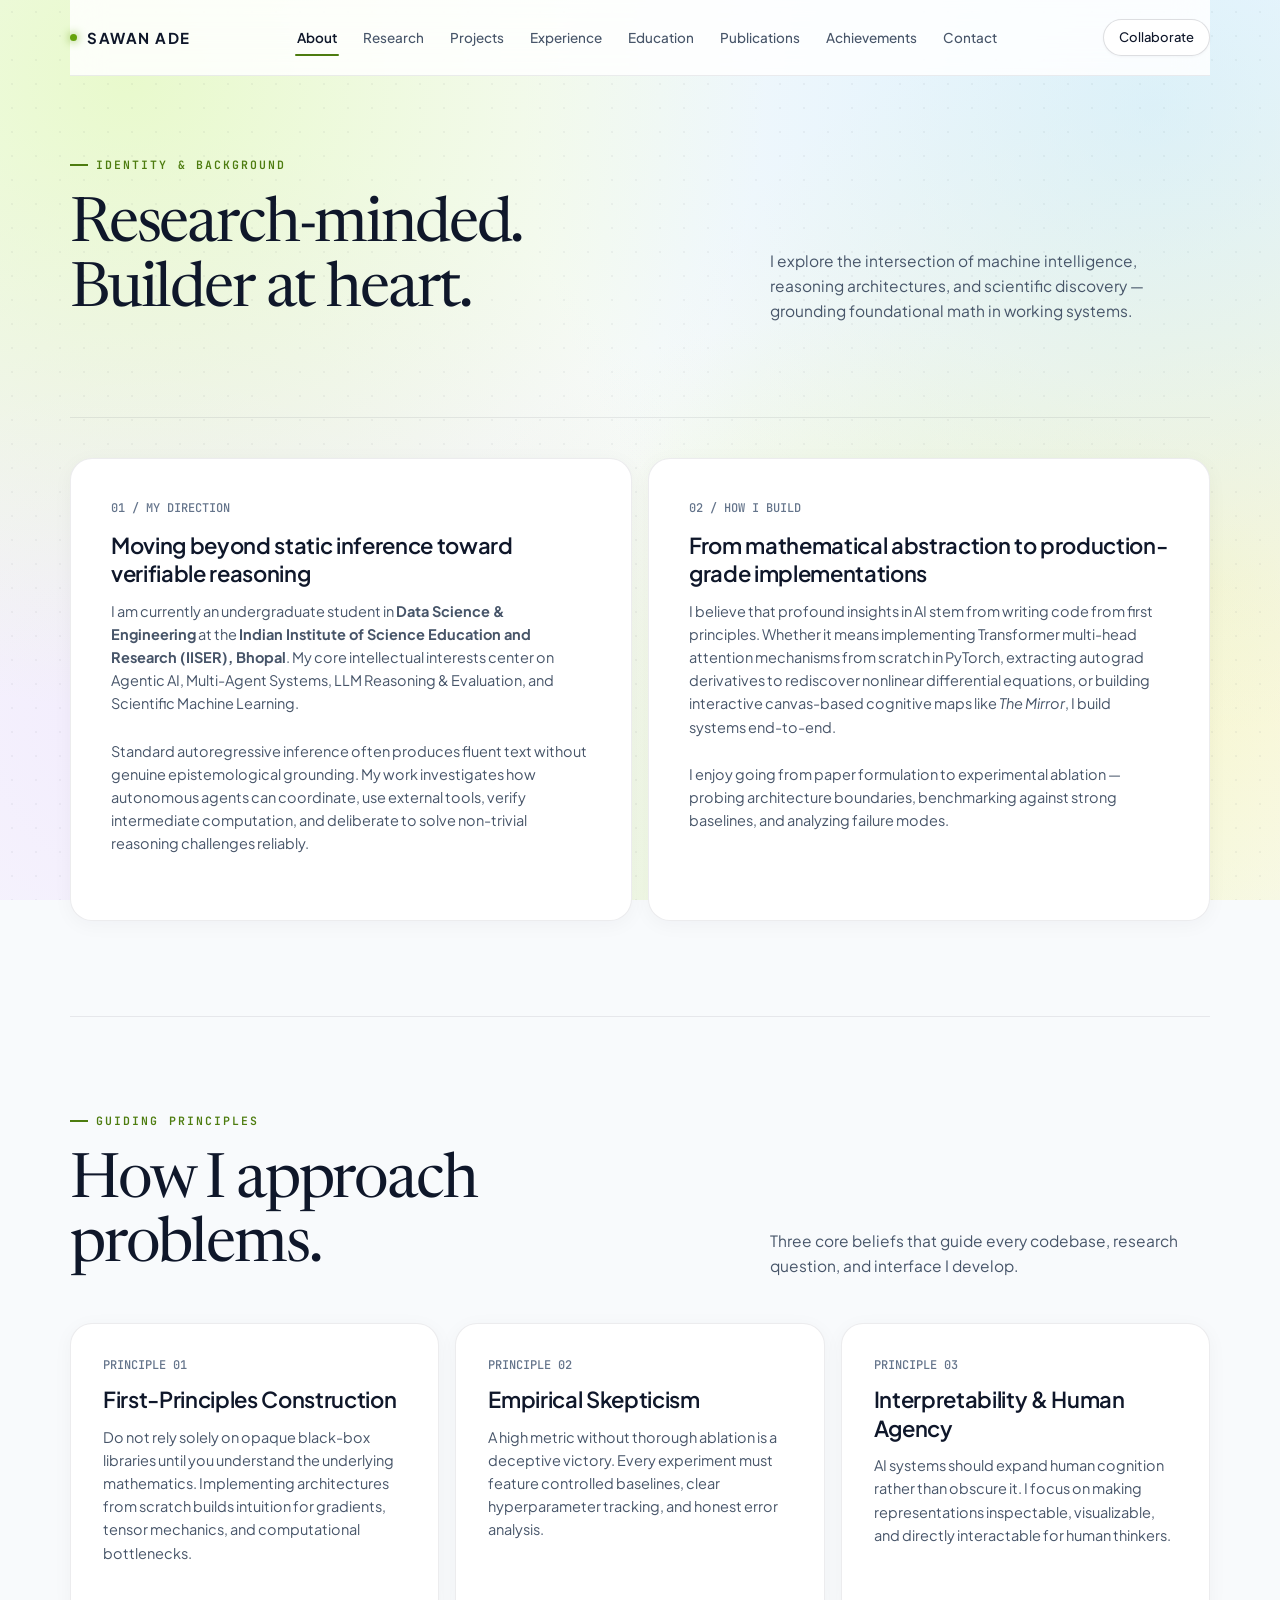
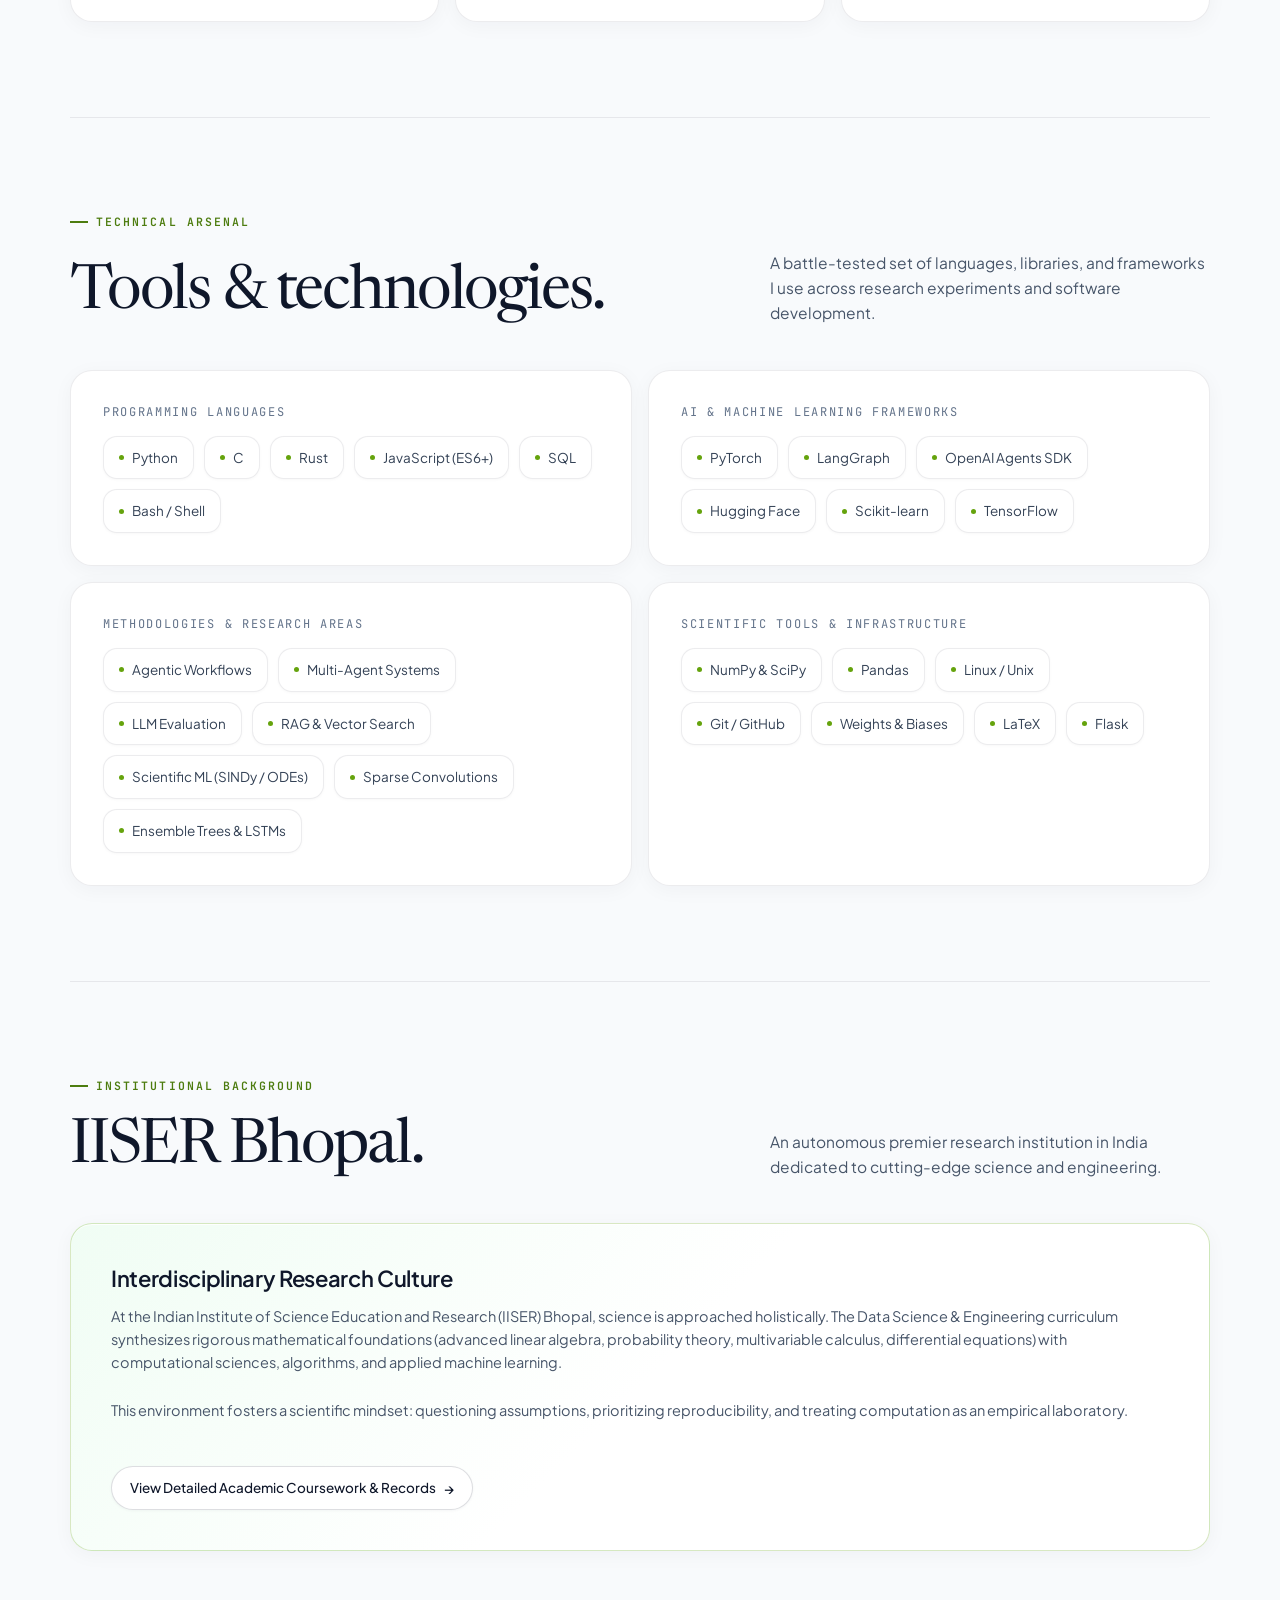
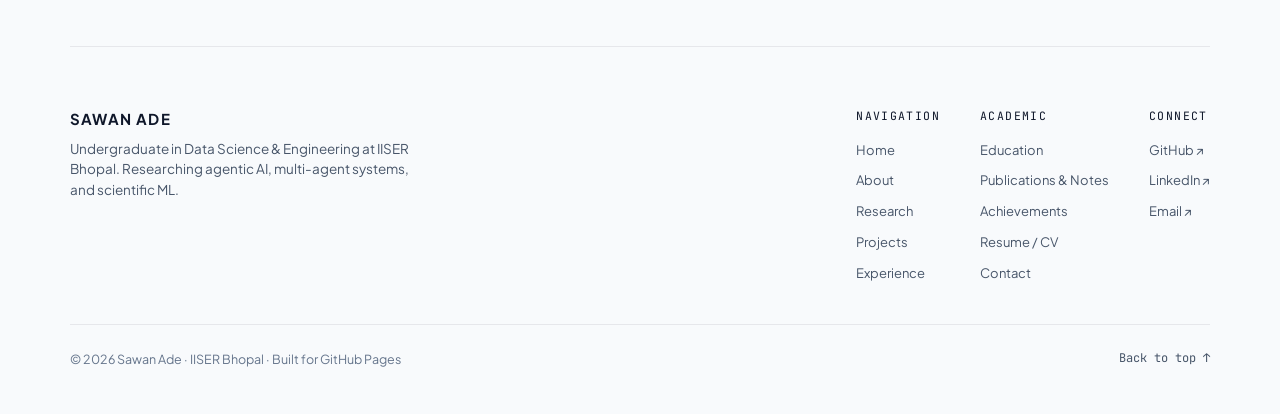
==== commit 744add62: "feat: redesign to modern Dribbble light mode with pastel mesh gradients and dot matrix grid" ====
--- a/about.html
+++ b/about.html
@@ -220,7 +220,7 @@
         </p>
       </div>
 
-      <div class="card" style="padding: 40px; background: radial-gradient(circle at 90% 10%, #151a1e 0%, #111116 50%);">
+      <div class="card" style="padding: 40px; background: linear-gradient(135deg, #f0fdf4 0%, #ffffff 50%); border-color: rgba(101, 163, 13, 0.25);">
         <h3>Interdisciplinary Research Culture</h3>
         <p>
           At the Indian Institute of Science Education and Research (IISER) Bhopal, science is approached holistically. The Data Science & Engineering curriculum synthesizes rigorous mathematical foundations (advanced linear algebra, probability theory, multivariable calculus, differential equations) with computational sciences, algorithms, and applied machine learning.
--- a/style.css
+++ b/style.css
@@ -1,27 +1,29 @@
 /* ==========================================================================
-   SAWAN ADE — PORTFOLIO DESIGN SYSTEM
-   Editorial, Dark Minimal, AI/ML Researcher Aesthetic
+   SAWAN ADE — PORTFOLIO DESIGN SYSTEM (LIGHT MODE + DRIBBLE MESH BACKGROUND)
+   Editorial, Luminous, Modern AI/ML Researcher Aesthetic
    ========================================================================== */
 
 :root {
-  --bg: #09090c;
-  --bg-subtle: #101015;
-  --card: #131318;
-  --card-hover: #181820;
-  --card-inner: #1a1a23;
-  --line: rgba(255, 255, 255, 0.08);
-  --line-strong: rgba(255, 255, 255, 0.16);
-  --line-accent: rgba(199, 255, 74, 0.28);
+  --bg: #f8fafc;
+  --bg-subtle: #f1f5f9;
+  --card: #ffffff;
+  --card-hover: #ffffff;
+  --card-inner: #f8fafc;
+  --line: rgba(15, 23, 42, 0.08);
+  --line-strong: rgba(15, 23, 42, 0.16);
+  --line-accent: rgba(101, 163, 13, 0.35);
   
-  --text: #f5f5f7;
-  --muted: #9d9ea8;
-  --dim: #656573;
+  --text: #0f172a;
+  --text-main: #0f172a;
+  --muted: #475569;
+  --dim: #64748b;
   
-  --accent: #c7ff4a;
-  --accent-hover: #d8ff6b;
-  --accent-muted: rgba(199, 255, 74, 0.12);
-  --accent-subtle: rgba(199, 255, 74, 0.05);
-  --accent-glow: rgba(199, 255, 74, 0.25);
+  --accent: #4d7c0f;
+  --accent-light: #65a30d;
+  --accent-hover: #3f6212;
+  --accent-muted: rgba(101, 163, 13, 0.12);
+  --accent-subtle: #f7fee7;
+  --accent-glow: rgba(101, 163, 13, 0.2);
   
   --serif: 'Newsreader', Georgia, 'Times New Roman', serif;
   --sans: 'Plus Jakarta Sans', -apple-system, BlinkMacSystemFont, 'Segoe UI', Roboto, Helvetica, Arial, sans-serif;
@@ -52,11 +54,11 @@
   background: var(--bg);
 }
 ::-webkit-scrollbar-thumb {
-  background: #202028;
+  background: #cbd5e1;
   border-radius: 4px;
 }
 ::-webkit-scrollbar-thumb:hover {
-  background: #333340;
+  background: #94a3b8;
 }
 
 html {
@@ -70,25 +72,22 @@
   -moz-osx-font-smoothing: grayscale;
 }
 
+/* Dribbble Inspired Mesh Gradient + Architectural Dot Grid Background */
 body {
   min-height: 100vh;
-  background: var(--bg);
+  background-color: #f8fafc;
+  background-image: 
+    radial-gradient(circle at 50% 50%, rgba(15, 23, 42, 0.045) 1.2px, transparent 1.2px),
+    radial-gradient(circle at 10% 8%, rgba(217, 249, 157, 0.5) 0%, transparent 45%),
+    radial-gradient(circle at 90% 12%, rgba(186, 230, 253, 0.45) 0%, transparent 45%),
+    radial-gradient(circle at 95% 65%, rgba(254, 240, 138, 0.35) 0%, transparent 45%),
+    radial-gradient(circle at 12% 80%, rgba(233, 213, 255, 0.38) 0%, transparent 45%),
+    radial-gradient(circle at 65% 95%, rgba(217, 249, 157, 0.4) 0%, transparent 45%);
+  background-size: 24px 24px, 100% 100%, 100% 100%, 100% 100%, 100% 100%, 100% 100%;
+  background-attachment: fixed;
   color: var(--text);
   overflow-x: hidden;
   position: relative;
-}
-
-/* Subtle background noise and ambient glow */
-body::before {
-  content: "";
-  position: fixed;
-  top: -20%;
-  left: 30%;
-  width: 60vw;
-  height: 60vw;
-  background: radial-gradient(circle, rgba(199, 255, 74, 0.035) 0%, rgba(9, 9, 12, 0) 70%);
-  pointer-events: none;
-  z-index: 0;
 }
 
 a {
@@ -144,9 +143,9 @@
   border-bottom: 1px solid var(--line);
   position: sticky;
   top: 0;
-  background: rgba(9, 9, 12, 0.82);
-  backdrop-filter: blur(14px);
-  -webkit-backdrop-filter: blur(14px);
+  background: rgba(255, 255, 255, 0.85);
+  backdrop-filter: blur(16px);
+  -webkit-backdrop-filter: blur(16px);
   z-index: 100;
   transition: border-color var(--transition-fast);
 }
@@ -165,8 +164,8 @@
   width: 7px;
   height: 7px;
   border-radius: 50%;
-  background: var(--accent);
-  box-shadow: 0 0 10px var(--accent);
+  background: var(--accent-light);
+  box-shadow: 0 0 10px var(--accent-light);
 }
 
 .links {
@@ -185,11 +184,12 @@
 }
 
 .links a:hover {
-  color: #ffffff;
+  color: var(--text);
 }
 
 .links a.active {
   color: var(--text);
+  font-weight: 600;
 }
 
 .links a.active::after {
@@ -198,7 +198,7 @@
   bottom: -2px;
   left: 0;
   width: 100%;
-  height: 1.5px;
+  height: 2px;
   background: var(--accent);
   border-radius: 1px;
 }
@@ -221,7 +221,8 @@
   padding: 6px 10px;
   border-radius: var(--radius-sm);
   border: 1px solid var(--line);
-  background: var(--card);
+  background: #ffffff;
+  box-shadow: 0 1px 3px rgba(0,0,0,0.05);
 }
 
 /* Mobile Drawer */
@@ -231,14 +232,14 @@
   right: -100%;
   width: min(340px, 85vw);
   height: 100vh;
-  background: #0d0d12;
+  background: #ffffff;
   border-left: 1px solid var(--line);
   z-index: 200;
   padding: 24px;
   display: flex;
   flex-direction: column;
   transition: right var(--transition-smooth);
-  box-shadow: -10px 0 30px rgba(0,0,0,0.7);
+  box-shadow: -10px 0 30px rgba(15, 23, 42, 0.12);
 }
 
 .mobile-drawer.open {
@@ -248,7 +249,7 @@
 .drawer-backdrop {
   position: fixed;
   inset: 0;
-  background: rgba(0, 0, 0, 0.6);
+  background: rgba(15, 23, 42, 0.4);
   backdrop-filter: blur(4px);
   z-index: 199;
   opacity: 0;
@@ -297,7 +298,7 @@
 }
 
 .drawer-links a:hover, .drawer-links a.active {
-  background: var(--card);
+  background: var(--bg-subtle);
   color: var(--text);
 }
 
@@ -305,7 +306,7 @@
   font-family: var(--mono);
   font-size: 11px;
   color: var(--accent);
-  opacity: 0.8;
+  font-weight: 600;
 }
 
 .drawer-footer {
@@ -317,7 +318,7 @@
    HERO & GENERAL SECTIONS
    ========================================================================== */
 .hero {
-  min-height: calc(90vh - 76px);
+  min-height: calc(88vh - 76px);
   display: flex;
   align-items: center;
   padding: 70px 0 90px;
@@ -331,7 +332,7 @@
   width: 55%;
   height: 100%;
   pointer-events: none;
-  opacity: 0.45;
+  opacity: 0.65;
   z-index: 0;
 }
 
@@ -354,37 +355,38 @@
   display: inline-flex;
   align-items: center;
   gap: 8px;
-  padding: 5px 12px;
+  padding: 6px 14px;
   border-radius: var(--radius-full);
-  background: var(--accent-subtle);
-  border: 1px solid var(--line-accent);
-  color: var(--accent);
-  font-size: 12px;
-  font-weight: 500;
+  background: #ecfccb;
+  border: 1px solid rgba(101, 163, 13, 0.35);
+  color: #365314;
+  font-size: 12.5px;
+  font-weight: 600;
   letter-spacing: 0.02em;
 }
 
 .pulse-dot {
-  width: 6.5px;
-  height: 6.5px;
+  width: 7px;
+  height: 7px;
   border-radius: 50%;
-  background: var(--accent);
-  box-shadow: 0 0 8px var(--accent);
+  background: #65a30d;
+  box-shadow: 0 0 8px #65a30d;
   animation: pulse 2s infinite ease-in-out;
 }
 
 @keyframes pulse {
   0% { transform: scale(0.95); opacity: 0.7; }
-  50% { transform: scale(1.2); opacity: 1; box-shadow: 0 0 12px var(--accent); }
+  50% { transform: scale(1.2); opacity: 1; box-shadow: 0 0 12px #65a30d; }
   100% { transform: scale(0.95); opacity: 0.7; }
 }
 
 .kicker {
-  font-size: 12.5px;
+  font-size: 12px;
   letter-spacing: 0.16em;
   text-transform: uppercase;
   color: var(--muted);
   font-family: var(--mono);
+  font-weight: 500;
 }
 
 /* Headings */
@@ -395,26 +397,26 @@
   line-height: 0.94;
   letter-spacing: -0.04em;
   margin: 0 0 28px;
-  color: #ffffff;
+  color: #0f172a;
 }
 
 h1 .italic-word {
   font-style: italic;
   font-weight: 400;
-  color: #e4e4e7;
+  color: #334155;
 }
 
 .hero p {
   max-width: 680px;
-  color: #a7a7b3;
+  color: #334155;
   font-size: clamp(17px, 2.2vw, 20.5px);
-  line-height: 1.55;
+  line-height: 1.6;
   font-weight: 300;
 }
 
 .hero p strong {
-  color: var(--text);
-  font-weight: 500;
+  color: #0f172a;
+  font-weight: 600;
 }
 
 /* Buttons */
@@ -431,48 +433,52 @@
   align-items: center;
   justify-content: center;
   gap: 8px;
-  border: 1px solid rgba(255, 255, 255, 0.12);
+  border: 1px solid rgba(15, 23, 42, 0.14);
   padding: 10px 18px;
   border-radius: var(--radius-full);
-  background: #141419;
+  background: #ffffff;
   font-size: 13.5px;
   font-weight: 500;
-  color: var(--text);
+  color: #0f172a;
   transition: all var(--transition-fast);
   cursor: pointer;
   white-space: nowrap;
+  box-shadow: 0 1px 3px rgba(15, 23, 42, 0.04);
 }
 
 .btn:hover {
-  background: #1b1b22;
-  border-color: rgba(255, 255, 255, 0.28);
+  background: #f1f5f9;
+  border-color: rgba(15, 23, 42, 0.28);
+  transform: translateY(-1.5px);
+  color: #0f172a;
+  box-shadow: 0 4px 12px rgba(15, 23, 42, 0.06);
+}
+
+.btn.main {
+  background: #0f172a;
+  border-color: #0f172a;
+  color: #ffffff;
+  font-weight: 600;
+}
+
+.btn.main:hover {
+  background: #1e293b;
+  border-color: #1e293b;
+  box-shadow: 0 6px 20px rgba(15, 23, 42, 0.2);
   transform: translateY(-1.5px);
   color: #ffffff;
-}
-
-.btn.main {
-  background: var(--accent);
-  border-color: var(--accent);
-  color: #0b0c08;
-  font-weight: 600;
-}
-
-.btn.main:hover {
-  background: var(--accent-hover);
-  border-color: var(--accent-hover);
-  box-shadow: 0 0 20px rgba(199, 255, 74, 0.35);
-  transform: translateY(-1.5px);
 }
 
 .btn.subtle {
   background: transparent;
   border-color: transparent;
   color: var(--muted);
+  box-shadow: none;
 }
 
 .btn.subtle:hover {
   color: var(--text);
-  background: rgba(255, 255, 255, 0.05);
+  background: rgba(15, 23, 42, 0.05);
 }
 
 .btn-arrow {
@@ -510,6 +516,7 @@
   color: var(--accent);
   margin-bottom: 20px;
   font-family: var(--mono);
+  font-weight: 600;
   display: flex;
   align-items: center;
   gap: 8px;
@@ -519,7 +526,7 @@
   content: "";
   display: inline-block;
   width: 18px;
-  height: 1px;
+  height: 2px;
   background: var(--accent);
 }
 
@@ -538,14 +545,14 @@
   line-height: 1.04;
   margin: 0;
   letter-spacing: -0.035em;
-  color: #ffffff;
+  color: #0f172a;
 }
 
 .section-head p {
   max-width: 440px;
   color: var(--muted);
   font-size: 15.5px;
-  line-height: 1.55;
+  line-height: 1.6;
   margin: 0;
 }
 
@@ -580,14 +587,13 @@
   flex-direction: column;
   position: relative;
   overflow: hidden;
-  box-shadow: inset 0 1px 0 rgba(255, 255, 255, 0.04);
+  box-shadow: 0 4px 20px rgba(15, 23, 42, 0.04), inset 0 1px 0 rgba(255, 255, 255, 0.9);
 }
 
 .card:hover {
   transform: translateY(-4px);
-  border-color: rgba(255, 255, 255, 0.2);
-  background: var(--card-hover);
-  box-shadow: 0 16px 36px rgba(0, 0, 0, 0.45), inset 0 1px 0 rgba(255, 255, 255, 0.08);
+  border-color: rgba(15, 23, 42, 0.18);
+  box-shadow: 0 16px 36px rgba(15, 23, 42, 0.08);
 }
 
 .card-top {
@@ -601,6 +607,7 @@
   font-family: var(--mono);
   font-size: 12px;
   color: var(--dim);
+  font-weight: 500;
 }
 
 .card-arrow {
@@ -617,7 +624,7 @@
   font-size: 22px;
   font-weight: 600;
   margin: 0 0 12px;
-  color: #ffffff;
+  color: #0f172a;
   letter-spacing: -0.015em;
   line-height: 1.3;
 }
@@ -642,24 +649,25 @@
   flex-wrap: wrap;
   gap: 12px;
   padding-top: 16px;
-  border-top: 1px solid rgba(255, 255, 255, 0.05);
+  border-top: 1px solid var(--line);
 }
 
 /* Feature Card (The Mirror / Major Hero items) */
 .card.feature {
   grid-column: span 2;
-  background: radial-gradient(circle at 85% 15%, #1c2612 0%, #131318 45%, #0f0f14 100%);
-  border-color: rgba(199, 255, 74, 0.22);
+  background: linear-gradient(135deg, #f0fdf4 0%, #ffffff 40%, #f7fee7 100%);
+  border-color: rgba(101, 163, 13, 0.3);
   min-height: 380px;
   padding: 42px;
   display: flex;
   flex-direction: column;
   justify-content: space-between;
+  box-shadow: 0 10px 30px rgba(101, 163, 13, 0.08);
 }
 
 .card.feature:hover {
-  border-color: rgba(199, 255, 74, 0.45);
-  box-shadow: 0 18px 45px rgba(199, 255, 74, 0.08);
+  border-color: rgba(101, 163, 13, 0.5);
+  box-shadow: 0 18px 45px rgba(101, 163, 13, 0.12);
 }
 
 .feature-tag-row {
@@ -676,11 +684,12 @@
   line-height: 1.05;
   letter-spacing: -0.03em;
   margin-bottom: 14px;
+  color: #0f172a;
 }
 
 .feature-content p {
   font-size: 16.5px;
-  color: #b5b5c2;
+  color: #334155;
   max-width: 780px;
   margin-bottom: 26px;
 }
@@ -691,9 +700,10 @@
   gap: 16px;
   margin: 24px 0;
   padding: 20px;
-  background: rgba(0, 0, 0, 0.25);
+  background: rgba(255, 255, 255, 0.85);
   border-radius: var(--radius-md);
-  border: 1px solid rgba(255, 255, 255, 0.05);
+  border: 1px solid var(--line);
+  box-shadow: 0 2px 8px rgba(15, 23, 42, 0.03);
 }
 
 .feature-stat-label {
@@ -708,7 +718,7 @@
 .feature-stat-val {
   font-size: 14px;
   font-weight: 600;
-  color: var(--text);
+  color: #0f172a;
 }
 
 /* Tags & Meta */
@@ -722,24 +732,26 @@
 .tag {
   font-size: 11.5px;
   font-family: var(--mono);
-  color: #b3b3bf;
-  border: 1px solid var(--line);
-  background: rgba(255, 255, 255, 0.03);
+  color: #475569;
+  border: 1px solid rgba(15, 23, 42, 0.1);
+  background: rgba(15, 23, 42, 0.03);
   border-radius: var(--radius-full);
   padding: 4px 10px;
   white-space: nowrap;
 }
 
 .tag.accent {
-  color: var(--accent);
-  border-color: var(--line-accent);
-  background: var(--accent-subtle);
+  color: #365314;
+  border-color: rgba(101, 163, 13, 0.35);
+  background: #ecfccb;
+  font-weight: 600;
 }
 
 .tag.highlight {
-  color: #ffffff;
-  border-color: rgba(255, 255, 255, 0.22);
-  background: rgba(255, 255, 255, 0.08);
+  color: #0f172a;
+  border-color: rgba(15, 23, 42, 0.16);
+  background: #f1f5f9;
+  font-weight: 500;
 }
 
 /* ==========================================================================
@@ -771,19 +783,20 @@
 
 .role-period .present-badge {
   display: inline-block;
-  padding: 2px 7px;
-  font-size: 10px;
+  padding: 2px 8px;
+  font-size: 10.5px;
   border-radius: var(--radius-full);
-  background: var(--accent-subtle);
-  color: var(--accent);
-  border: 1px solid var(--line-accent);
+  background: #ecfccb;
+  color: #365314;
+  border: 1px solid rgba(101, 163, 13, 0.35);
   margin-top: 6px;
+  font-weight: 600;
 }
 
 .role-content h3 {
   font-size: 20px;
   font-weight: 600;
-  color: #ffffff;
+  color: #0f172a;
   margin: 0 0 6px;
   letter-spacing: -0.01em;
 }
@@ -792,7 +805,7 @@
   font-size: 14.5px;
   color: var(--accent);
   margin-bottom: 12px;
-  font-weight: 500;
+  font-weight: 600;
 }
 
 .role-content p {
@@ -835,27 +848,29 @@
   padding: 10px 15px;
   border: 1px solid var(--line);
   border-radius: var(--radius-md);
-  color: #cccccc;
-  background: var(--card);
+  color: #334155;
+  background: #ffffff;
   font-size: 13.5px;
   transition: all var(--transition-fast);
   display: inline-flex;
   align-items: center;
   gap: 8px;
+  box-shadow: 0 1px 3px rgba(15, 23, 42, 0.03);
 }
 
 .skill:hover {
-  border-color: rgba(255, 255, 255, 0.25);
-  background: var(--card-hover);
-  color: #ffffff;
+  border-color: rgba(15, 23, 42, 0.22);
+  background: #ffffff;
+  color: #0f172a;
   transform: translateY(-2px);
+  box-shadow: 0 4px 12px rgba(15, 23, 42, 0.06);
 }
 
 .skill-indicator {
   width: 5px;
   height: 5px;
   border-radius: 50%;
-  background: var(--accent);
+  background: var(--accent-light);
 }
 
 /* ==========================================================================
@@ -868,12 +883,13 @@
   padding: 34px;
   position: relative;
   transition: all var(--transition-smooth);
+  box-shadow: 0 4px 20px rgba(15, 23, 42, 0.04);
 }
 
 .inquiry-card:hover {
-  border-color: rgba(199, 255, 74, 0.3);
+  border-color: rgba(101, 163, 13, 0.4);
   transform: translateY(-3px);
-  box-shadow: 0 14px 34px rgba(0, 0, 0, 0.4);
+  box-shadow: 0 14px 34px rgba(15, 23, 42, 0.08);
 }
 
 .inquiry-id {
@@ -885,6 +901,7 @@
   display: flex;
   align-items: center;
   gap: 8px;
+  font-weight: 600;
 }
 
 .inquiry-card h3 {
@@ -892,7 +909,7 @@
   font-size: 25px;
   font-weight: 400;
   line-height: 1.25;
-  color: #ffffff;
+  color: #0f172a;
   margin-bottom: 14px;
 }
 
@@ -918,12 +935,12 @@
   line-height: 0.96;
   letter-spacing: -0.04em;
   margin: 16px 0 24px;
-  color: #ffffff;
+  color: #0f172a;
 }
 
 .deep-dive-lead {
   font-size: 20px;
-  color: #b2b2be;
+  color: #334155;
   max-width: 820px;
   line-height: 1.55;
   margin-bottom: 34px;
@@ -933,7 +950,7 @@
 .study-nav {
   position: sticky;
   top: 76px;
-  background: rgba(9, 9, 12, 0.92);
+  background: rgba(255, 255, 255, 0.9);
   backdrop-filter: blur(12px);
   border-bottom: 1px solid var(--line);
   z-index: 90;
@@ -966,6 +983,7 @@
   color: var(--accent);
   letter-spacing: 0.16em;
   margin-bottom: 10px;
+  font-weight: 600;
 }
 
 .study-section h3 {
@@ -974,10 +992,11 @@
   font-weight: 400;
   margin-bottom: 22px;
   letter-spacing: -0.02em;
+  color: #0f172a;
 }
 
 .study-section p {
-  color: #a4a4b0;
+  color: #334155;
   font-size: 16px;
   line-height: 1.7;
   margin-bottom: 20px;
@@ -985,11 +1004,12 @@
 }
 
 .diagram-box {
-  background: var(--card);
+  background: #ffffff;
   border: 1px solid var(--line);
   border-radius: var(--radius-lg);
   padding: 34px;
   margin: 28px 0;
+  box-shadow: 0 4px 16px rgba(15, 23, 42, 0.04);
 }
 
 .spec-table {
@@ -1014,20 +1034,21 @@
 }
 
 .spec-table td {
-  color: var(--text);
+  color: #0f172a;
 }
 
 /* ==========================================================================
    CALL TO ACTION & CONTACT
    ========================================================================== */
 .cta-box {
-  border: 1px solid var(--line);
+  border: 1px solid rgba(15, 23, 42, 0.1);
   border-radius: 28px;
   padding: clamp(36px, 6vw, 64px);
-  background: radial-gradient(circle at 80% 20%, #171d13 0%, #111116 40%, #0d0d11 100%);
+  background: linear-gradient(135deg, #f0fdf4 0%, #ffffff 40%, #eff6ff 100%);
   position: relative;
   overflow: hidden;
   margin: 40px 0;
+  box-shadow: 0 14px 40px rgba(15, 23, 42, 0.05);
 }
 
 .cta-box::after {
@@ -1037,7 +1058,7 @@
   right: 0;
   width: 300px;
   height: 300px;
-  background: radial-gradient(circle, rgba(199, 255, 74, 0.08) 0%, transparent 70%);
+  background: radial-gradient(circle, rgba(186, 230, 253, 0.4) 0%, transparent 70%);
   pointer-events: none;
 }
 
@@ -1048,11 +1069,11 @@
   line-height: 1.02;
   margin: 0 0 18px;
   letter-spacing: -0.035em;
-  color: #ffffff;
+  color: #0f172a;
 }
 
 .cta-box p {
-  color: #b0b0bd;
+  color: #334155;
   font-size: 17px;
   max-width: 600px;
   line-height: 1.6;
@@ -1072,6 +1093,7 @@
   border: 1px solid var(--line);
   border-radius: var(--radius-lg);
   padding: 36px;
+  box-shadow: 0 4px 20px rgba(15, 23, 42, 0.04);
 }
 
 .contact-item {
@@ -1090,12 +1112,13 @@
   width: 38px;
   height: 38px;
   border-radius: 10px;
-  background: var(--accent-subtle);
-  border: 1px solid var(--line-accent);
+  background: #ecfccb;
+  border: 1px solid rgba(101, 163, 13, 0.3);
   display: flex;
   align-items: center;
   justify-content: center;
-  color: var(--accent);
+  color: #365314;
+  font-weight: 600;
   flex-shrink: 0;
 }
 
@@ -1110,8 +1133,8 @@
 
 .contact-detail-val {
   font-size: 15px;
-  color: var(--text);
-  font-weight: 500;
+  color: #0f172a;
+  font-weight: 600;
 }
 
 .form-group {
@@ -1128,20 +1151,20 @@
 
 .form-input, .form-textarea {
   width: 100%;
-  background: #18181f;
-  border: 1px solid var(--line);
+  background: #ffffff;
+  border: 1px solid var(--line-strong);
   border-radius: var(--radius-sm);
   padding: 12px 14px;
   color: var(--text);
   font-family: inherit;
   font-size: 14px;
-  transition: border-color var(--transition-fast);
+  transition: border-color var(--transition-fast), box-shadow var(--transition-fast);
 }
 
 .form-input:focus, .form-textarea:focus {
   outline: none;
-  border-color: var(--accent);
-  box-shadow: 0 0 0 1px var(--accent);
+  border-color: #0f172a;
+  box-shadow: 0 0 0 3px rgba(15, 23, 42, 0.08);
 }
 
 .form-textarea {
@@ -1162,8 +1185,8 @@
 .filter-tab {
   padding: 8px 16px;
   border-radius: var(--radius-full);
-  border: 1px solid var(--line);
-  background: var(--card);
+  border: 1px solid rgba(15, 23, 42, 0.12);
+  background: #ffffff;
   color: var(--muted);
   font-size: 13px;
   font-weight: 500;
@@ -1173,13 +1196,14 @@
 
 .filter-tab:hover {
   color: var(--text);
-  border-color: rgba(255, 255, 255, 0.2);
+  border-color: rgba(15, 23, 42, 0.25);
+  background: #f8fafc;
 }
 
 .filter-tab.active {
-  background: var(--accent);
-  border-color: var(--accent);
-  color: #0c0d08;
+  background: #0f172a;
+  border-color: #0f172a;
+  color: #ffffff;
   font-weight: 600;
 }
 
@@ -1187,14 +1211,14 @@
    BIBTEX & CITATION SNIPPETS
    ========================================================================== */
 .bibtex-snippet {
-  background: #0d0d11;
+  background: #f8fafc;
   border: 1px solid var(--line);
   border-radius: var(--radius-md);
   padding: 20px;
   font-family: var(--mono);
   font-size: 12.5px;
   line-height: 1.6;
-  color: #c9c9d4;
+  color: #1e293b;
   overflow-x: auto;
   position: relative;
   margin-top: 16px;
@@ -1206,16 +1230,16 @@
   right: 14px;
   padding: 5px 10px;
   font-size: 11px;
-  background: var(--card);
-  border: 1px solid var(--line);
+  background: #ffffff;
+  border: 1px solid var(--line-strong);
   border-radius: var(--radius-sm);
   color: var(--muted);
   transition: all var(--transition-fast);
 }
 
 .copy-btn:hover {
-  color: var(--accent);
-  border-color: var(--line-accent);
+  color: var(--text);
+  border-color: #0f172a;
 }
 
 /* ==========================================================================
@@ -1225,14 +1249,14 @@
   position: fixed;
   bottom: 28px;
   right: 28px;
-  background: #1c2612;
-  border: 1px solid var(--accent);
+  background: #0f172a;
+  border: 1px solid #1e293b;
   color: #ffffff;
   padding: 12px 20px;
   border-radius: var(--radius-full);
   font-size: 13.5px;
   font-weight: 500;
-  box-shadow: 0 10px 30px rgba(0, 0, 0, 0.6);
+  box-shadow: 0 10px 30px rgba(15, 23, 42, 0.25);
   z-index: 1000;
   display: flex;
   align-items: center;
@@ -1319,7 +1343,7 @@
   justify-content: space-between;
   align-items: center;
   padding-top: 24px;
-  border-top: 1px solid rgba(255, 255, 255, 0.05);
+  border-top: 1px solid var(--line);
   font-size: 12.5px;
   flex-wrap: wrap;
   gap: 12px;
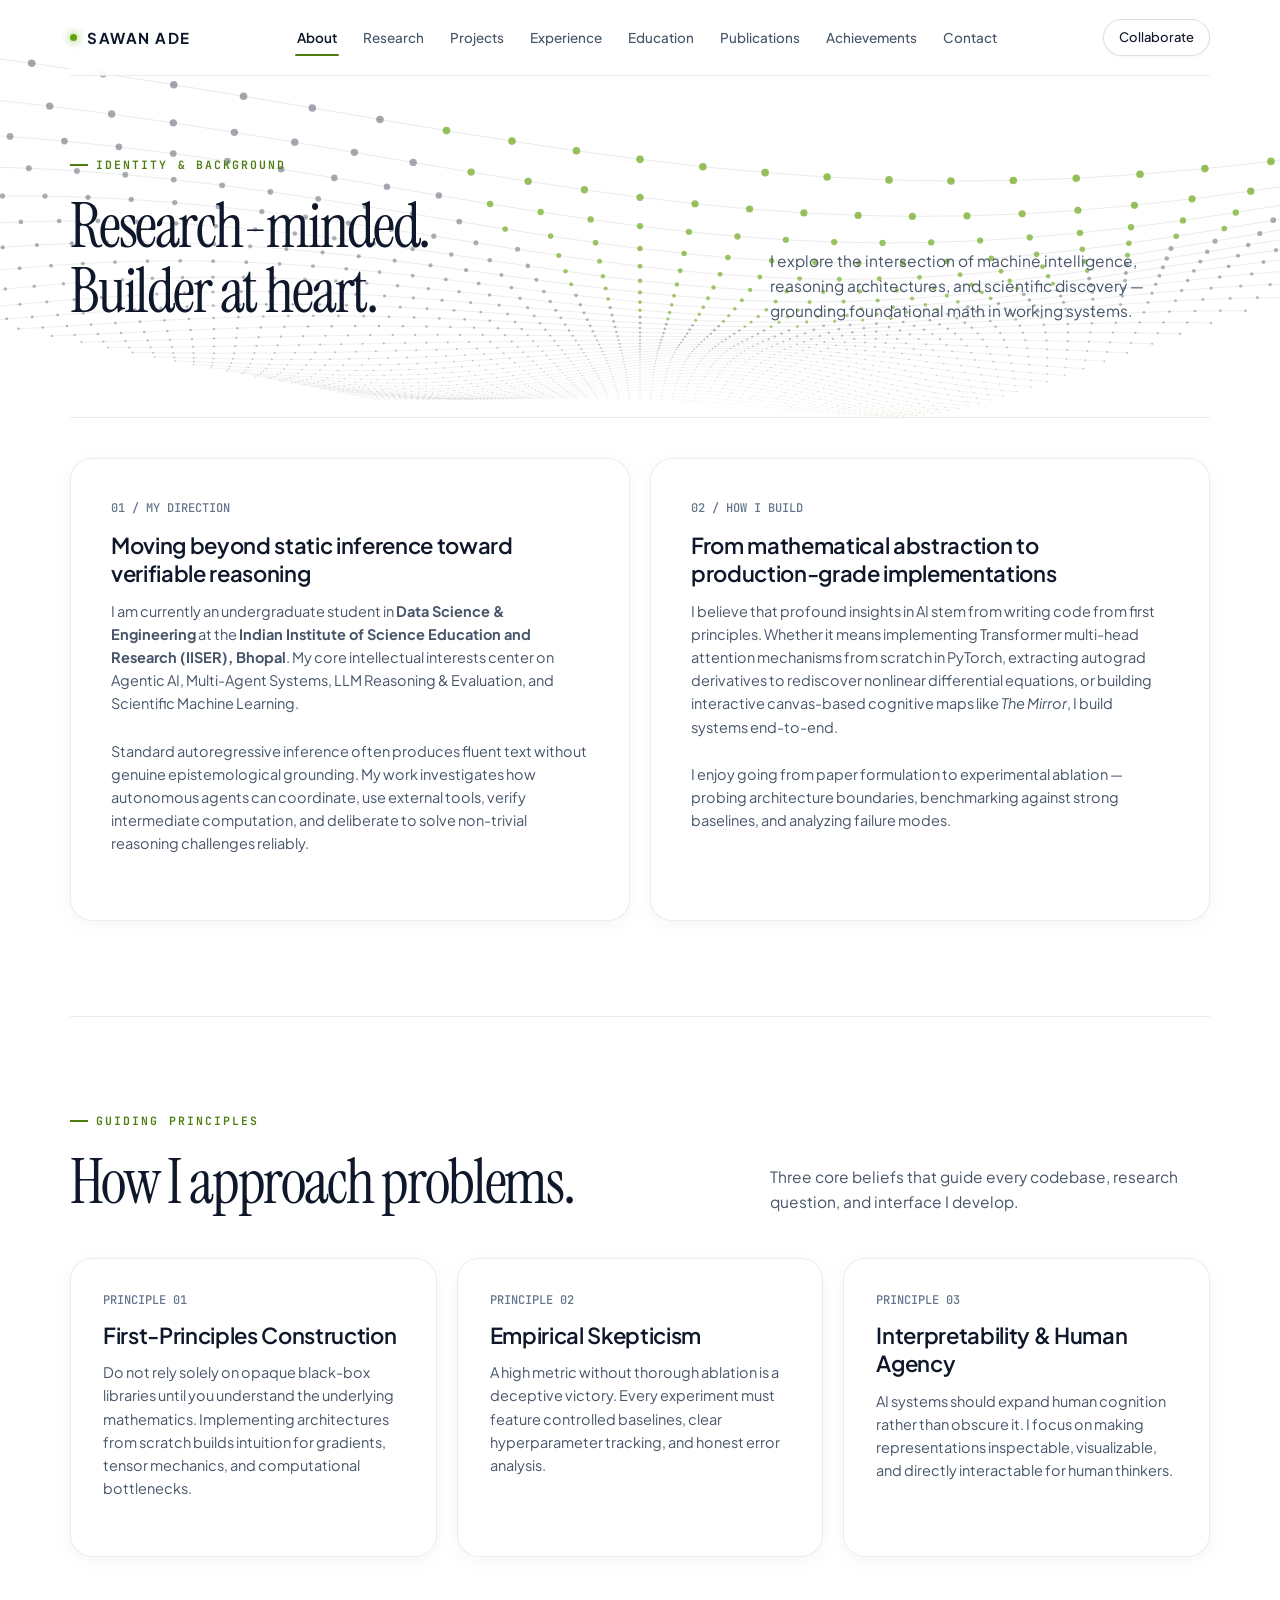
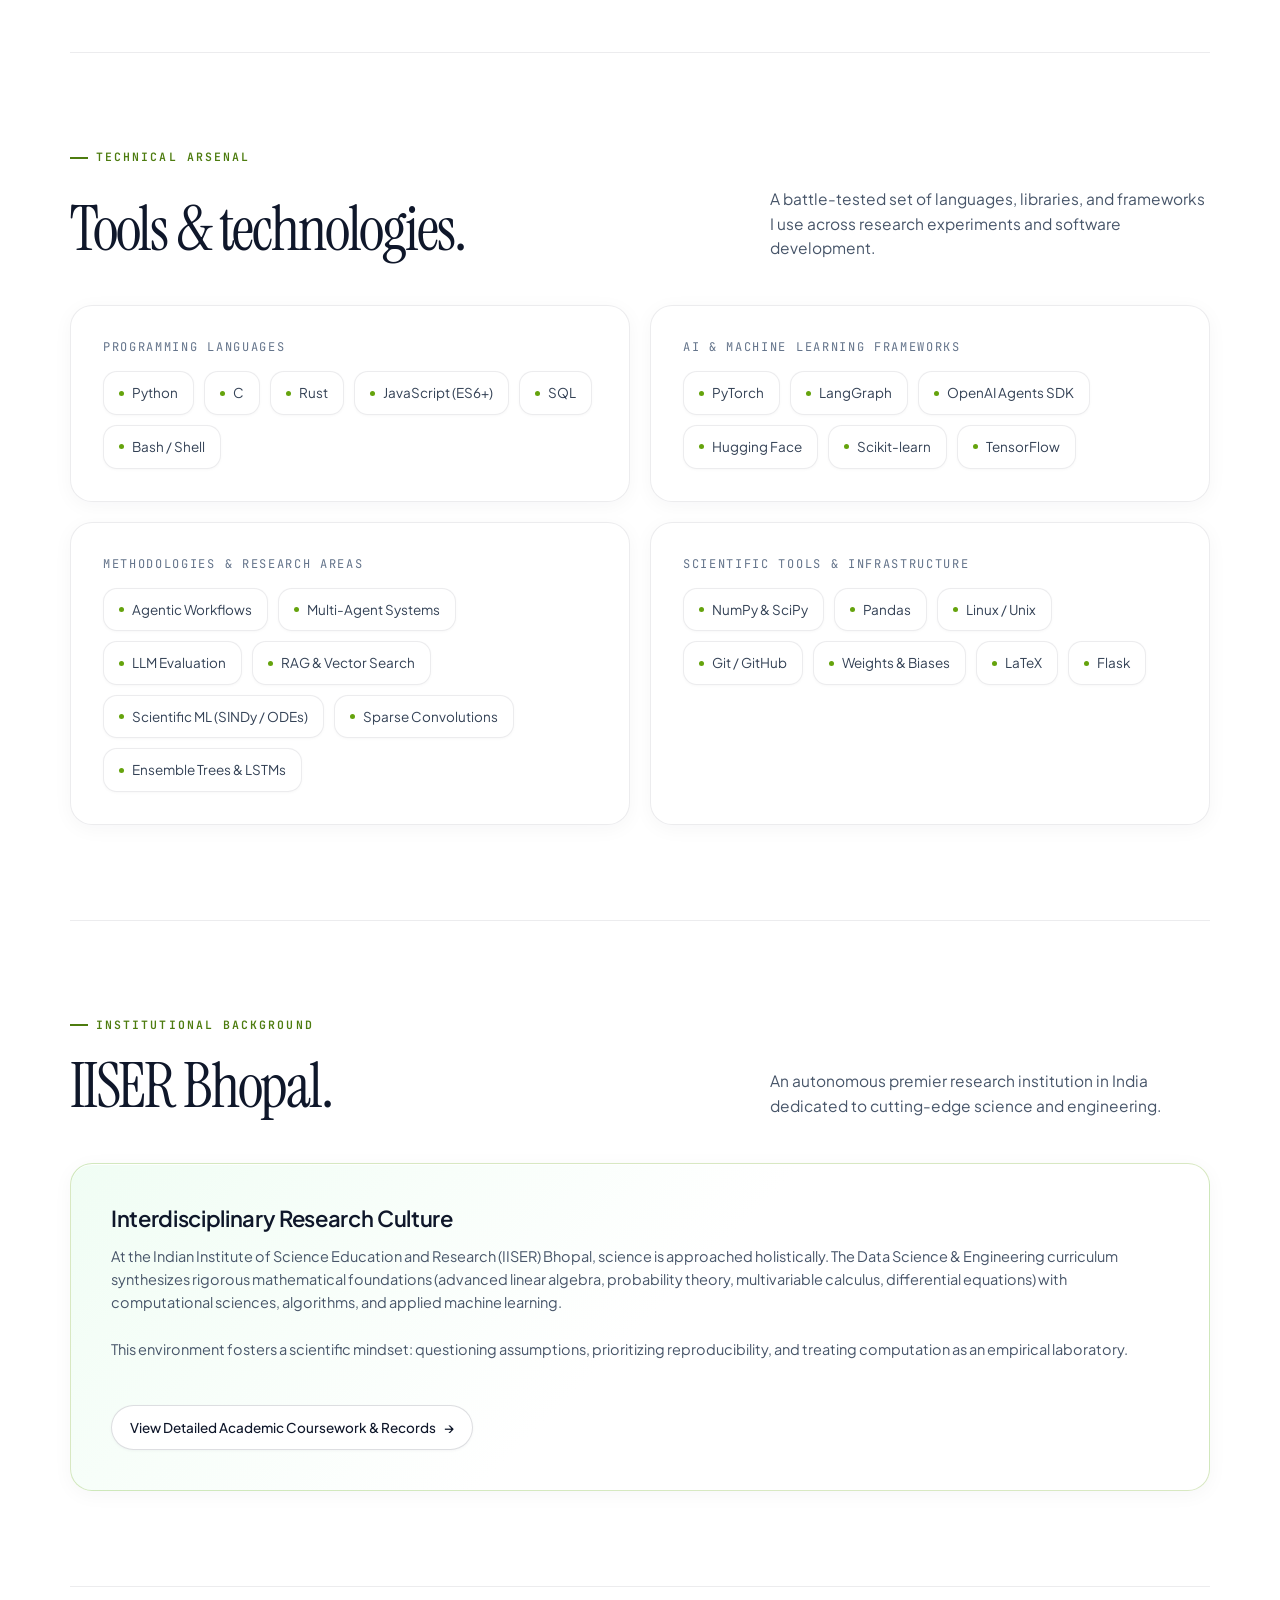
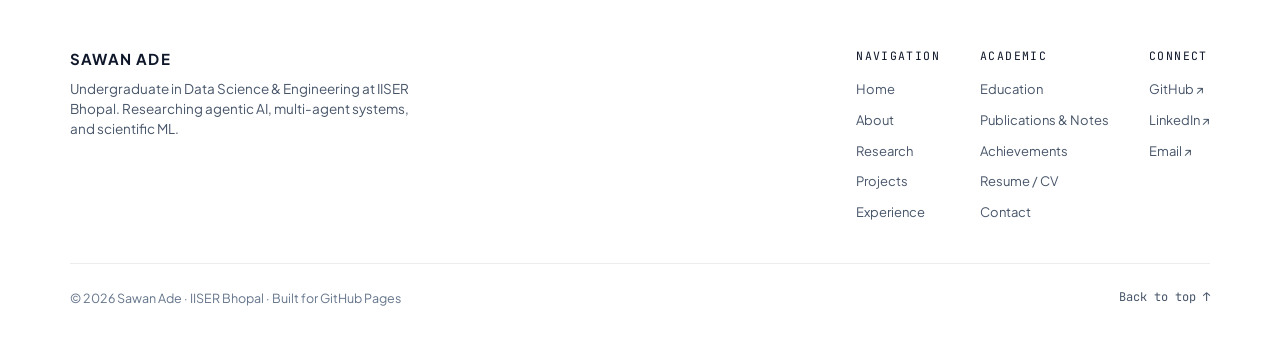
==== commit 5512e74e: "feat: implement 3D Particle Waves on white background, Instrument Serif font, and Bento grid archite" ====
--- a/about.html
+++ b/about.html
@@ -9,10 +9,12 @@
   
   <link rel="preconnect" href="https://fonts.googleapis.com">
   <link rel="preconnect" href="https://fonts.gstatic.com" crossorigin>
-  <link href="https://fonts.googleapis.com/css2?family=Newsreader:ital,opsz,wght@0,6..72,400;0,6..72,500;0,6..72,600;1,6..72,400&family=Plus+Jakarta+Sans:wght@300;400;500;600;700&family=JetBrains+Mono:wght@400;500&display=swap" rel="stylesheet">
+  <link href="https://fonts.googleapis.com/css2?family=Instrument+Serif:ital@0;1&family=Inter:wght@300;400;500;600;700&family=JetBrains+Mono:ital,wght@0,400;0,500;0,600;1,400&family=Plus+Jakarta+Sans:wght@300;400;500;600;700;800&display=swap" rel="stylesheet">
   <link rel="stylesheet" href="style.css">
 </head>
 <body>
+  <!-- 3D Particle Waves Canvas on White Background -->
+  <canvas id="particleWavesCanvas" class="particle-waves-canvas"></canvas>
 
   <div class="shell">
     <!-- Navigation -->
@@ -278,5 +280,6 @@
   </div>
 
   <script src="main.js"></script>
+  <script src="particle-waves.js"></script>
 </body>
 </html>
--- a/style.css
+++ b/style.css
@@ -4,8 +4,8 @@
    ========================================================================== */
 
 :root {
-  --bg: #f8fafc;
-  --bg-subtle: #f1f5f9;
+  --bg: #ffffff;
+  --bg-subtle: #f8fafc;
   --card: #ffffff;
   --card-hover: #ffffff;
   --card-inner: #f8fafc;
@@ -25,8 +25,8 @@
   --accent-subtle: #f7fee7;
   --accent-glow: rgba(101, 163, 13, 0.2);
   
-  --serif: 'Newsreader', Georgia, 'Times New Roman', serif;
-  --sans: 'Plus Jakarta Sans', -apple-system, BlinkMacSystemFont, 'Segoe UI', Roboto, Helvetica, Arial, sans-serif;
+  --serif: 'Instrument Serif', Georgia, 'Times New Roman', serif;
+  --sans: 'Plus Jakarta Sans', 'Inter', -apple-system, BlinkMacSystemFont, 'Segoe UI', Roboto, Helvetica, Arial, sans-serif;
   --mono: 'JetBrains Mono', 'SF Mono', Consolas, Monaco, monospace;
 
   --radius-lg: 22px;
@@ -63,7 +63,7 @@
 
 html {
   scroll-behavior: smooth;
-  background-color: var(--bg);
+  background-color: #ffffff;
   color: var(--text);
   font-family: var(--sans);
   font-size: 16px;
@@ -72,22 +72,23 @@
   -moz-osx-font-smoothing: grayscale;
 }
 
-/* Dribbble Inspired Mesh Gradient + Architectural Dot Grid Background */
+/* Clean White Background with 3D Particle Waves Canvas */
 body {
   min-height: 100vh;
-  background-color: #f8fafc;
-  background-image: 
-    radial-gradient(circle at 50% 50%, rgba(15, 23, 42, 0.045) 1.2px, transparent 1.2px),
-    radial-gradient(circle at 10% 8%, rgba(217, 249, 157, 0.5) 0%, transparent 45%),
-    radial-gradient(circle at 90% 12%, rgba(186, 230, 253, 0.45) 0%, transparent 45%),
-    radial-gradient(circle at 95% 65%, rgba(254, 240, 138, 0.35) 0%, transparent 45%),
-    radial-gradient(circle at 12% 80%, rgba(233, 213, 255, 0.38) 0%, transparent 45%),
-    radial-gradient(circle at 65% 95%, rgba(217, 249, 157, 0.4) 0%, transparent 45%);
-  background-size: 24px 24px, 100% 100%, 100% 100%, 100% 100%, 100% 100%, 100% 100%;
-  background-attachment: fixed;
+  background-color: #ffffff;
   color: var(--text);
   overflow-x: hidden;
   position: relative;
+}
+
+.particle-waves-canvas {
+  position: fixed;
+  top: 0;
+  left: 0;
+  width: 100vw;
+  height: 100vh;
+  pointer-events: none;
+  z-index: 0;
 }
 
 a {
@@ -562,20 +563,34 @@
 .grid {
   display: grid;
   grid-template-columns: repeat(2, 1fr);
-  gap: 16px;
+  gap: 20px;
 }
 
 .grid-3 {
   display: grid;
   grid-template-columns: repeat(3, 1fr);
-  gap: 16px;
+  gap: 20px;
 }
 
 .grid-1 {
   display: grid;
   grid-template-columns: 1fr;
-  gap: 16px;
-}
+  gap: 20px;
+}
+
+.bento-grid {
+  display: grid;
+  grid-template-columns: repeat(12, 1fr);
+  gap: 20px;
+}
+
+.bento-col-12 { grid-column: span 12; }
+.bento-col-8  { grid-column: span 8; }
+.bento-col-7  { grid-column: span 7; }
+.bento-col-6  { grid-column: span 6; }
+.bento-col-5  { grid-column: span 5; }
+.bento-col-4  { grid-column: span 4; }
+.bento-col-3  { grid-column: span 3; }
 
 .card {
   background: var(--card);
